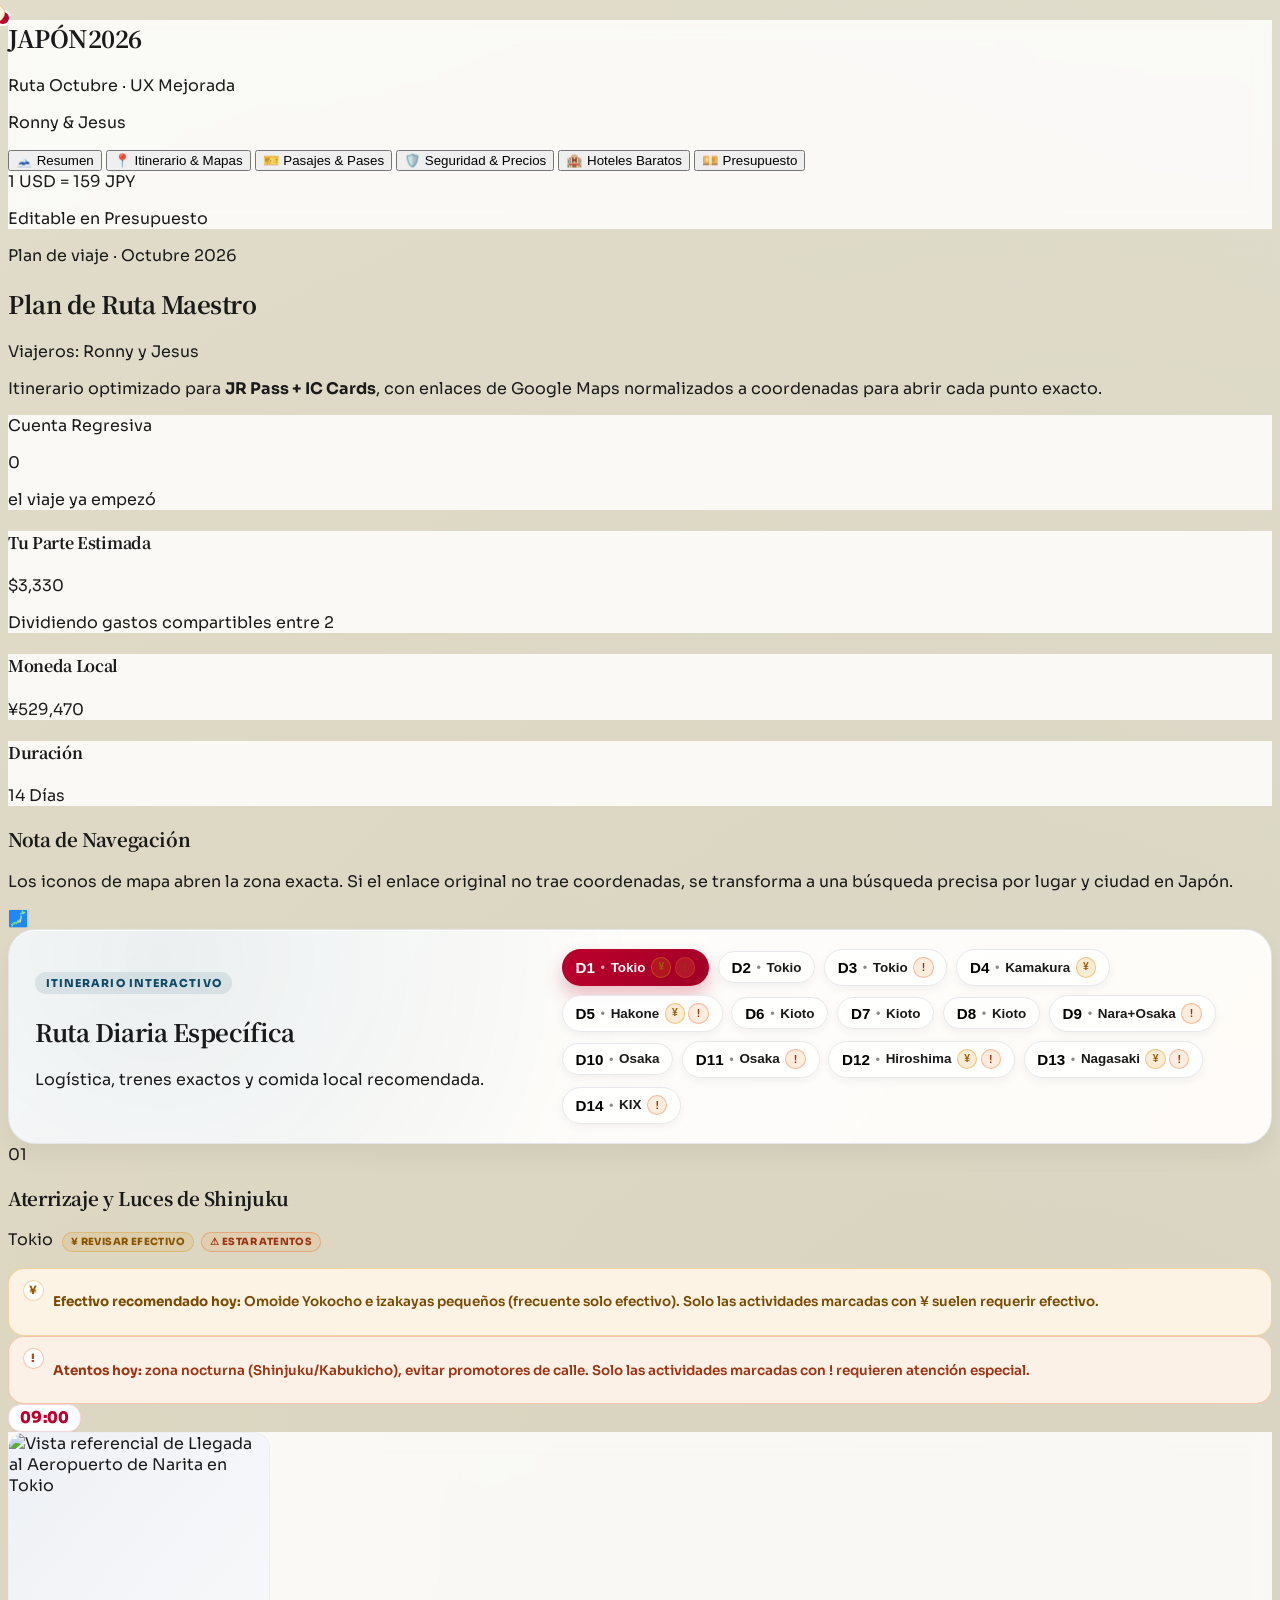
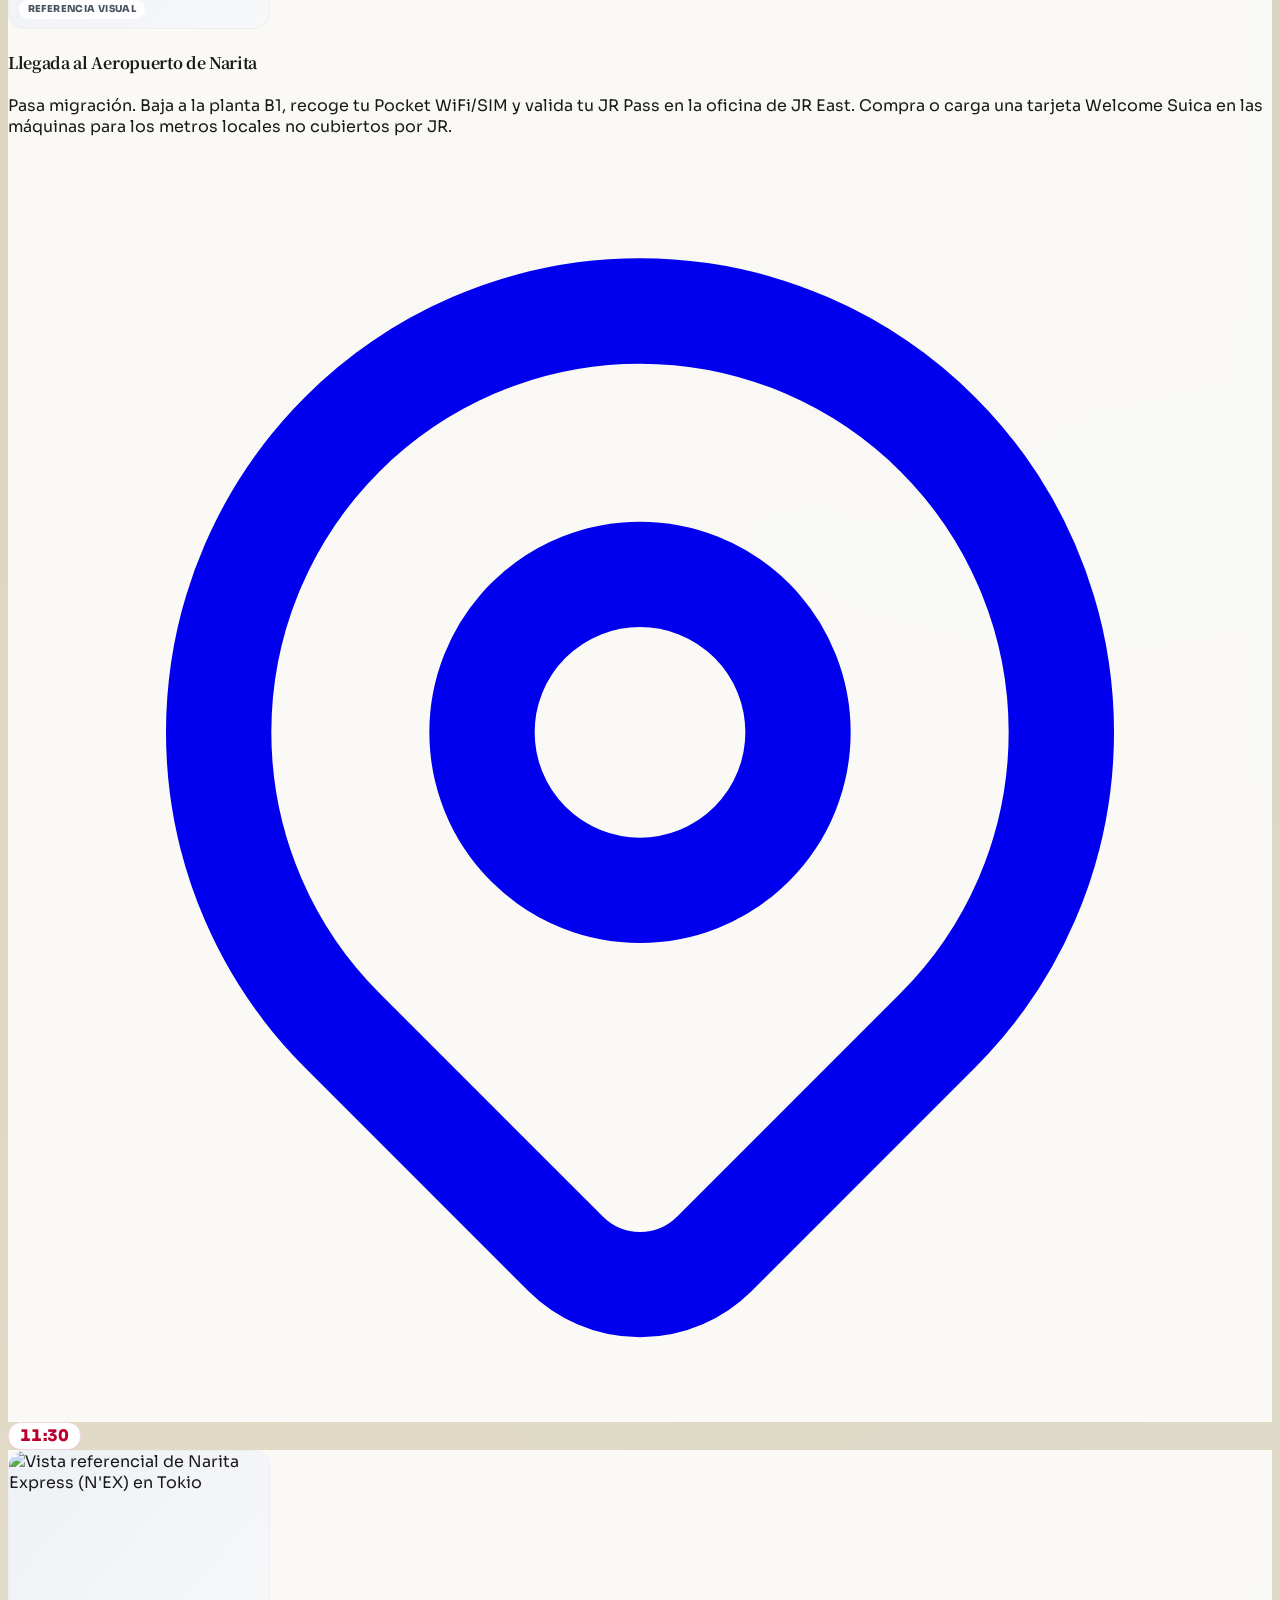
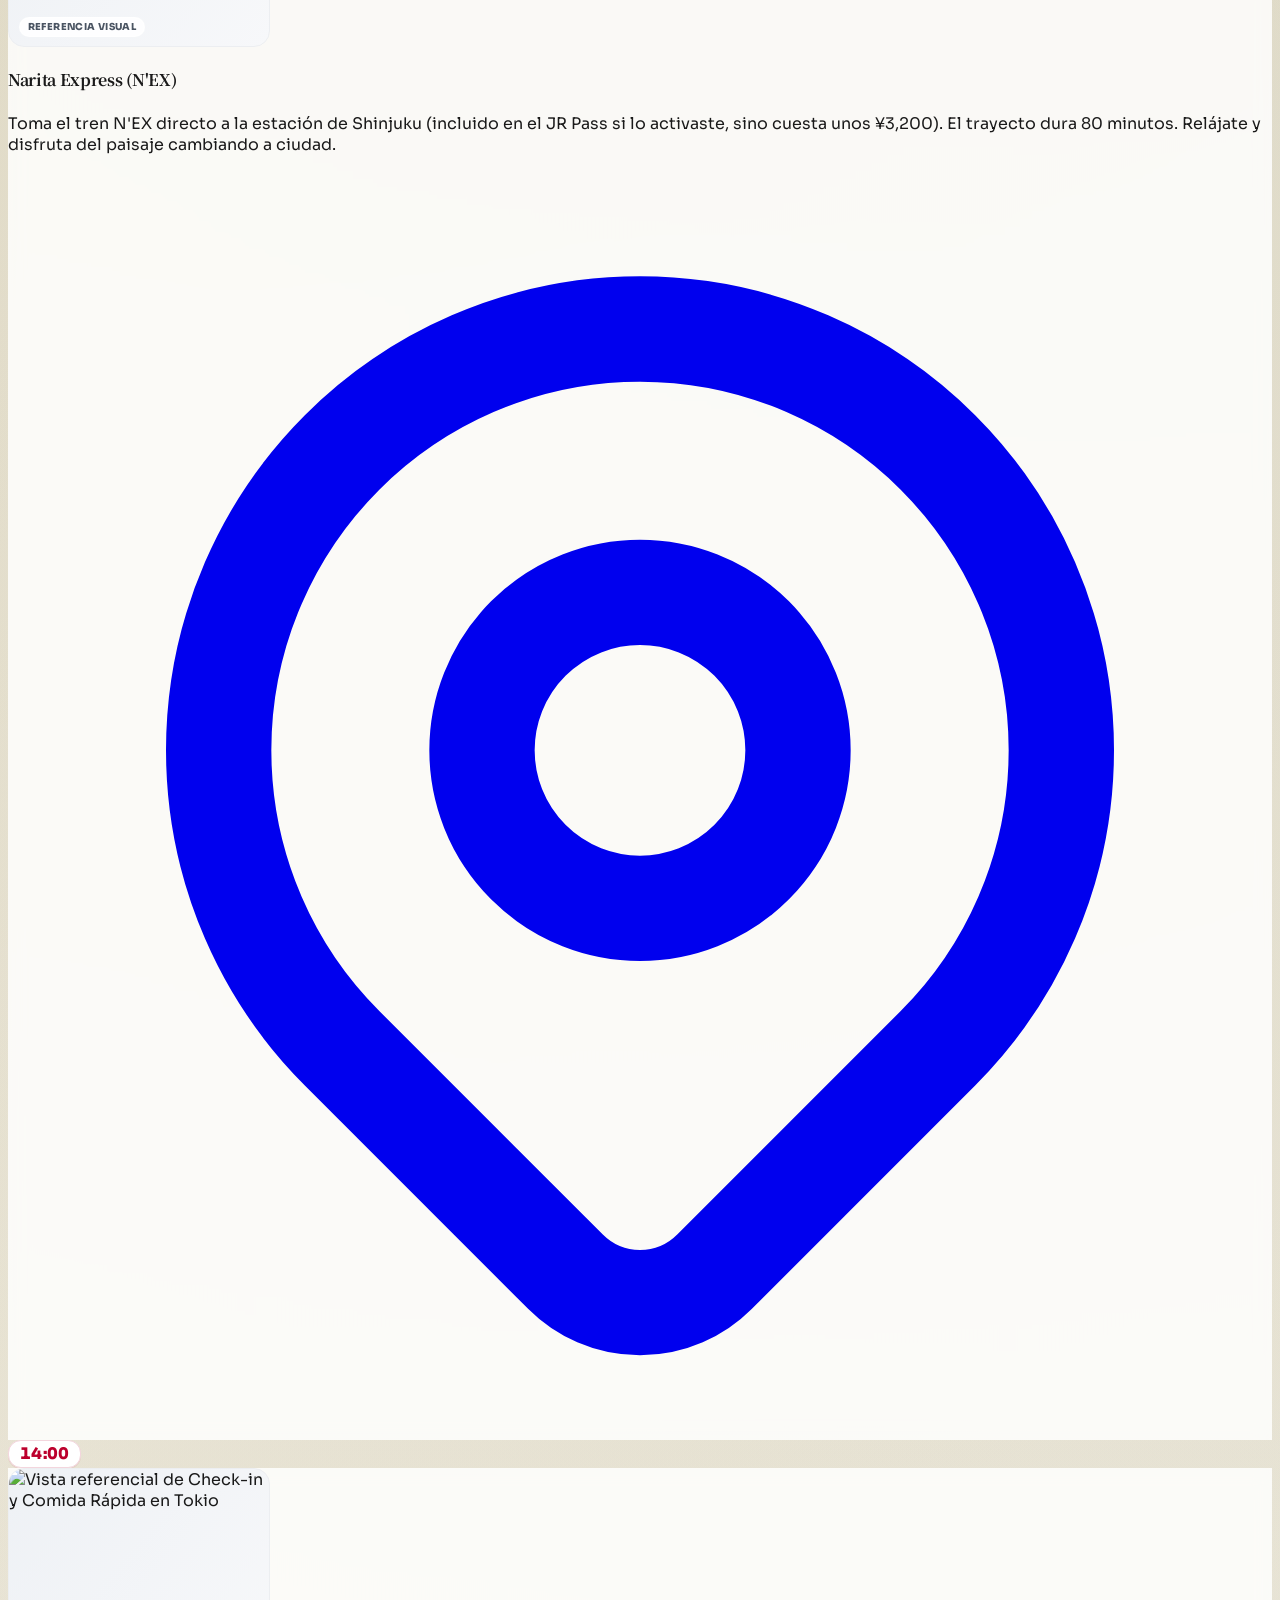
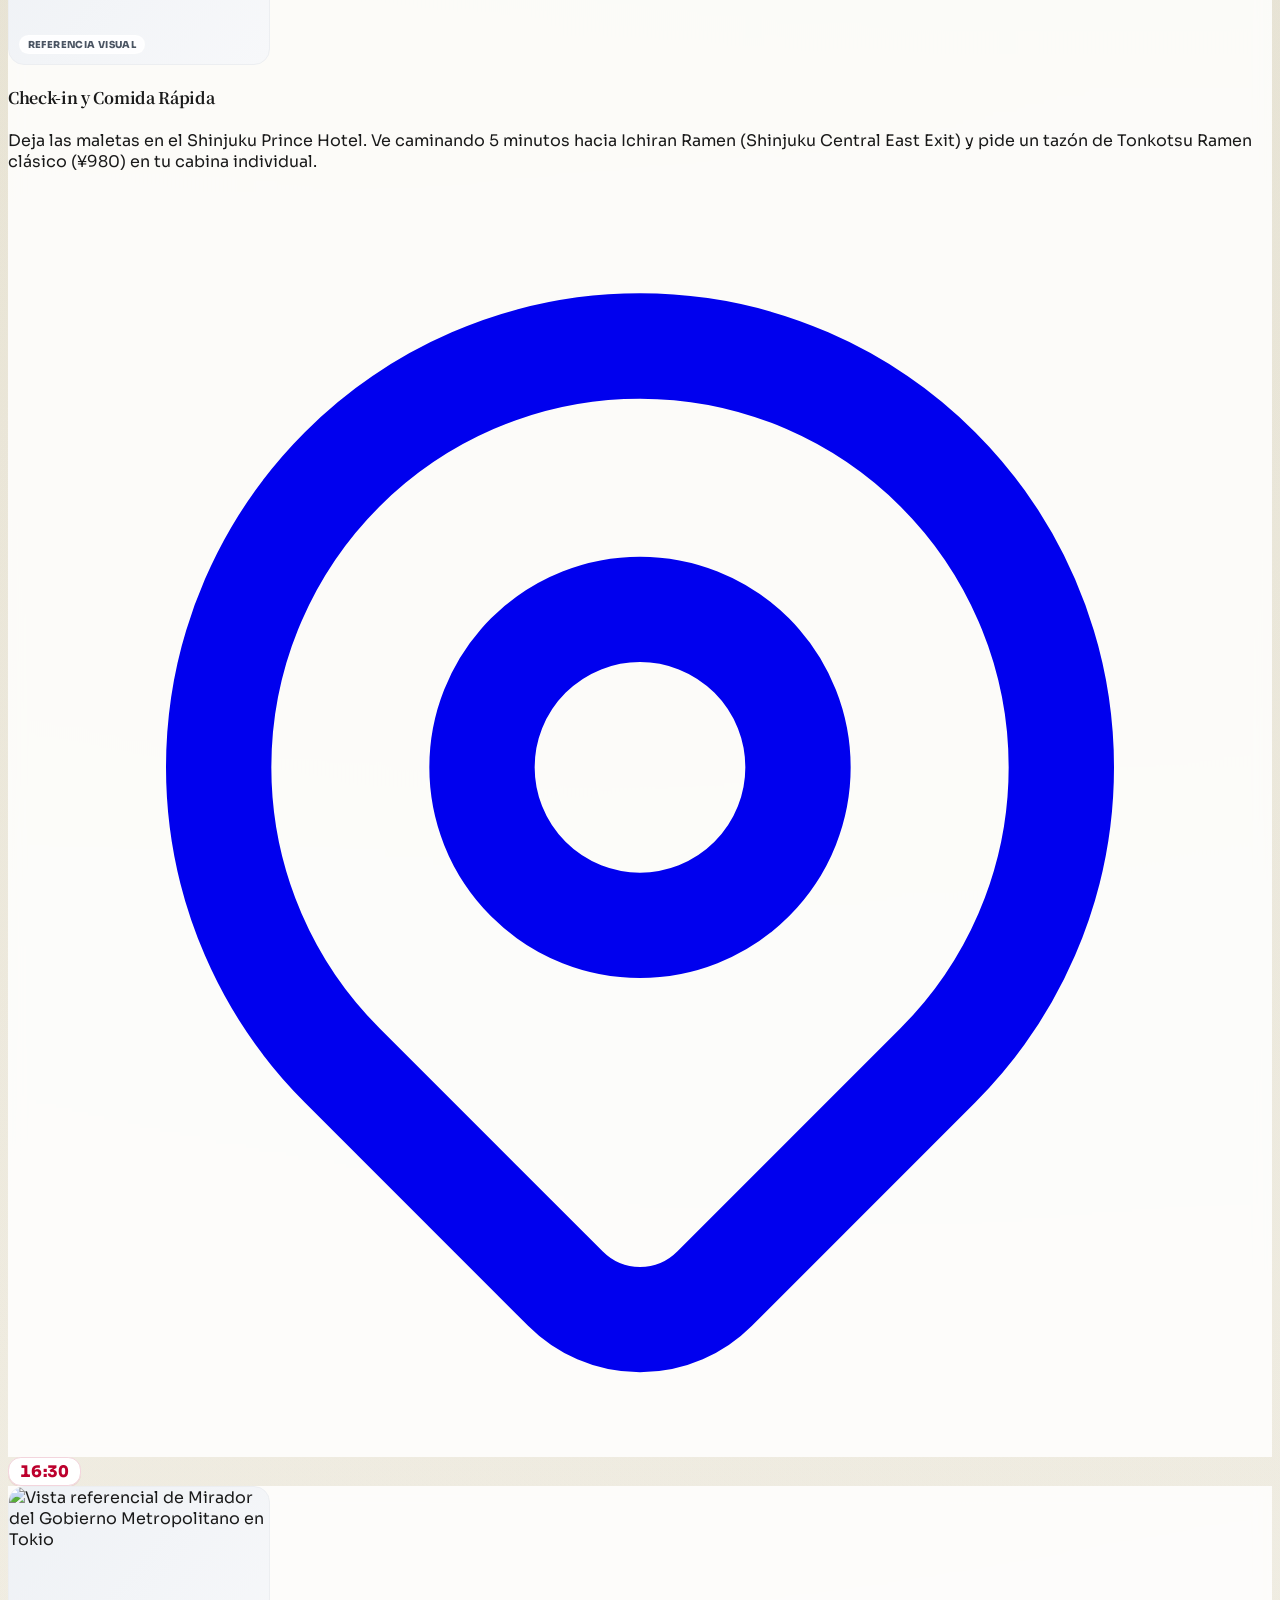
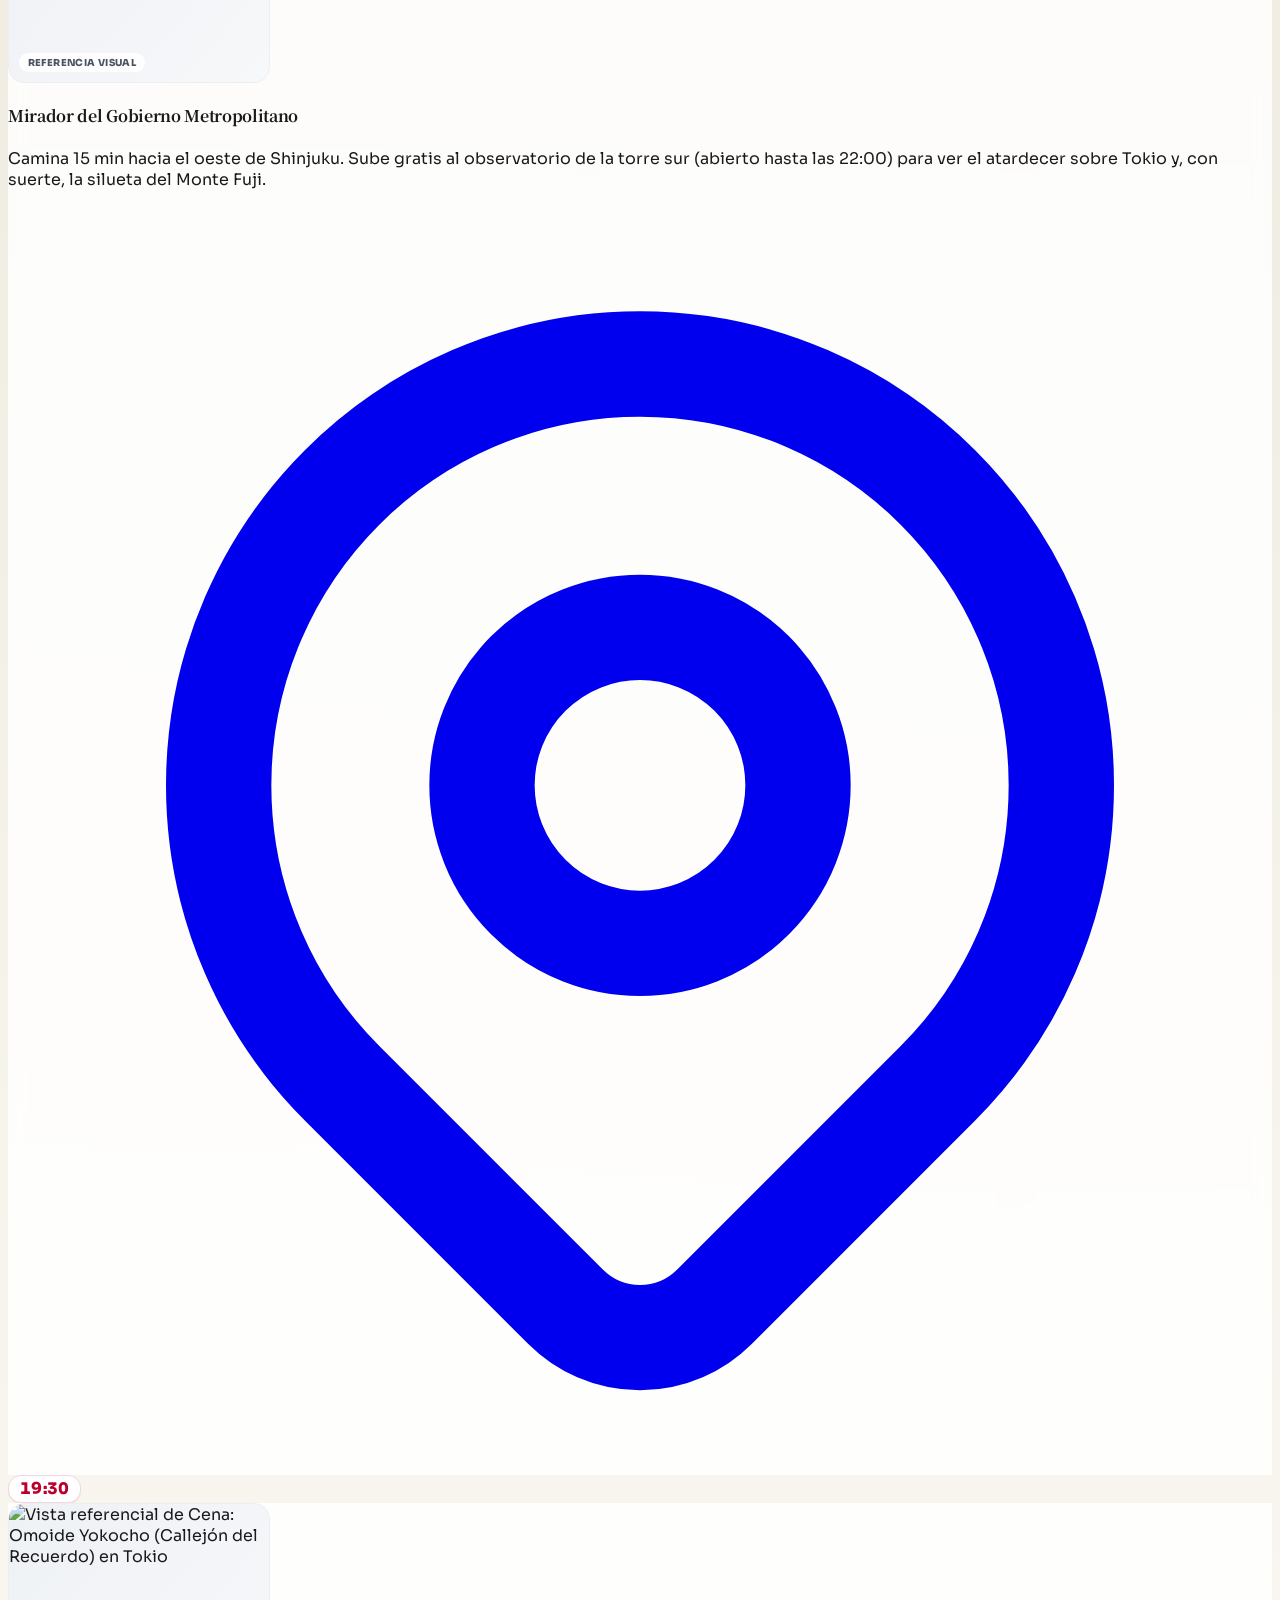
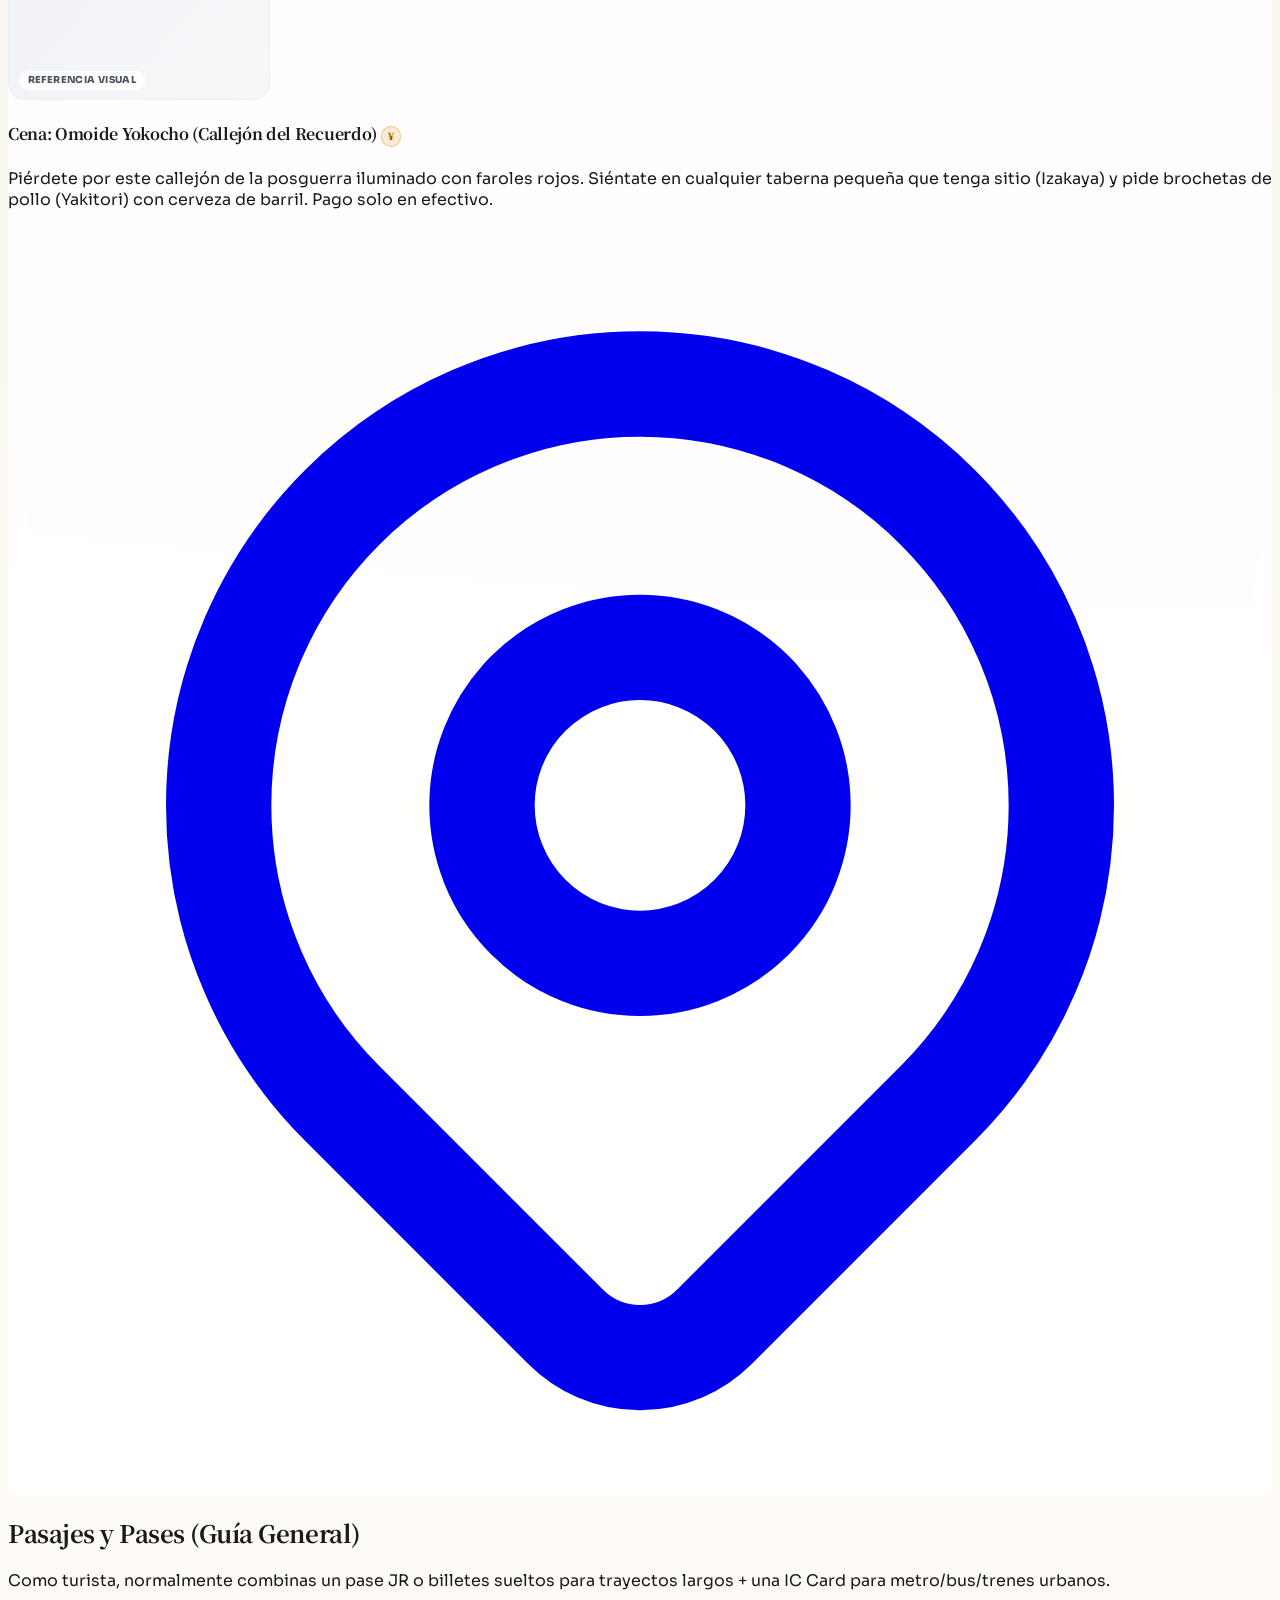
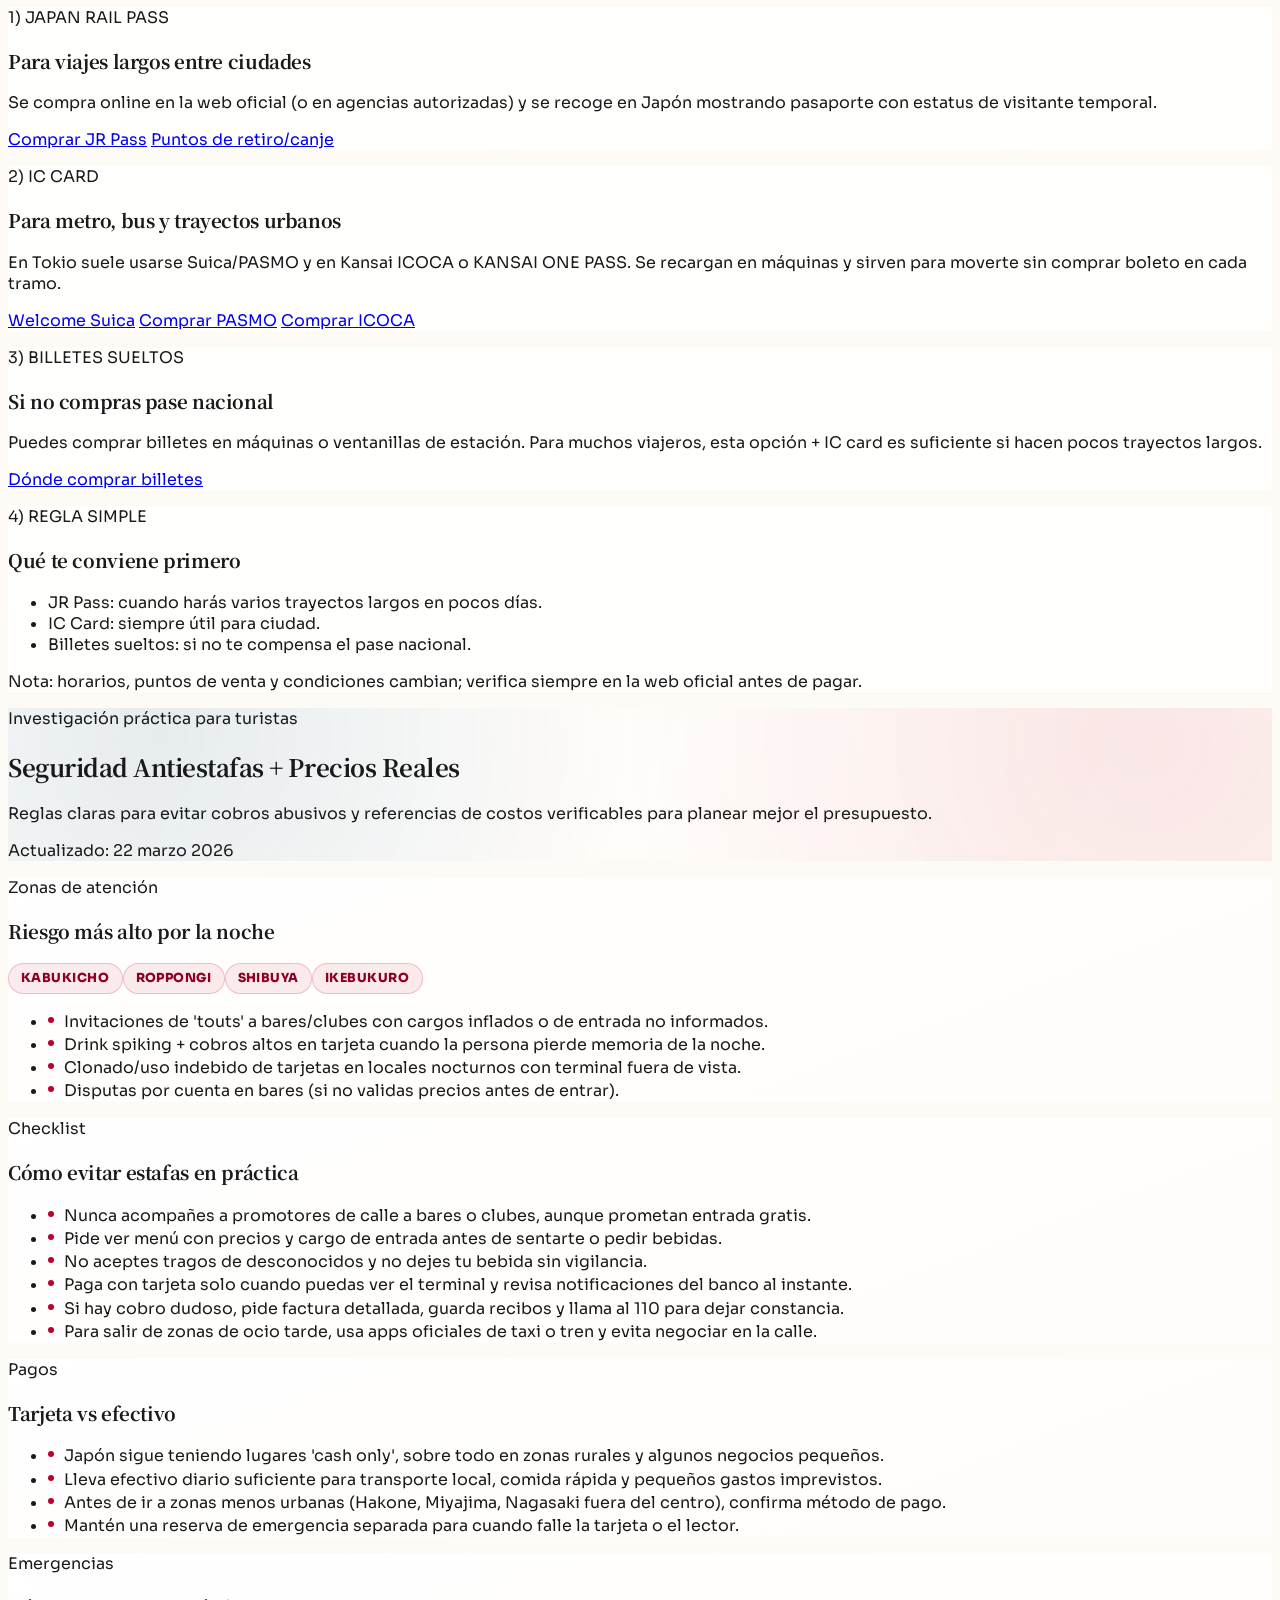
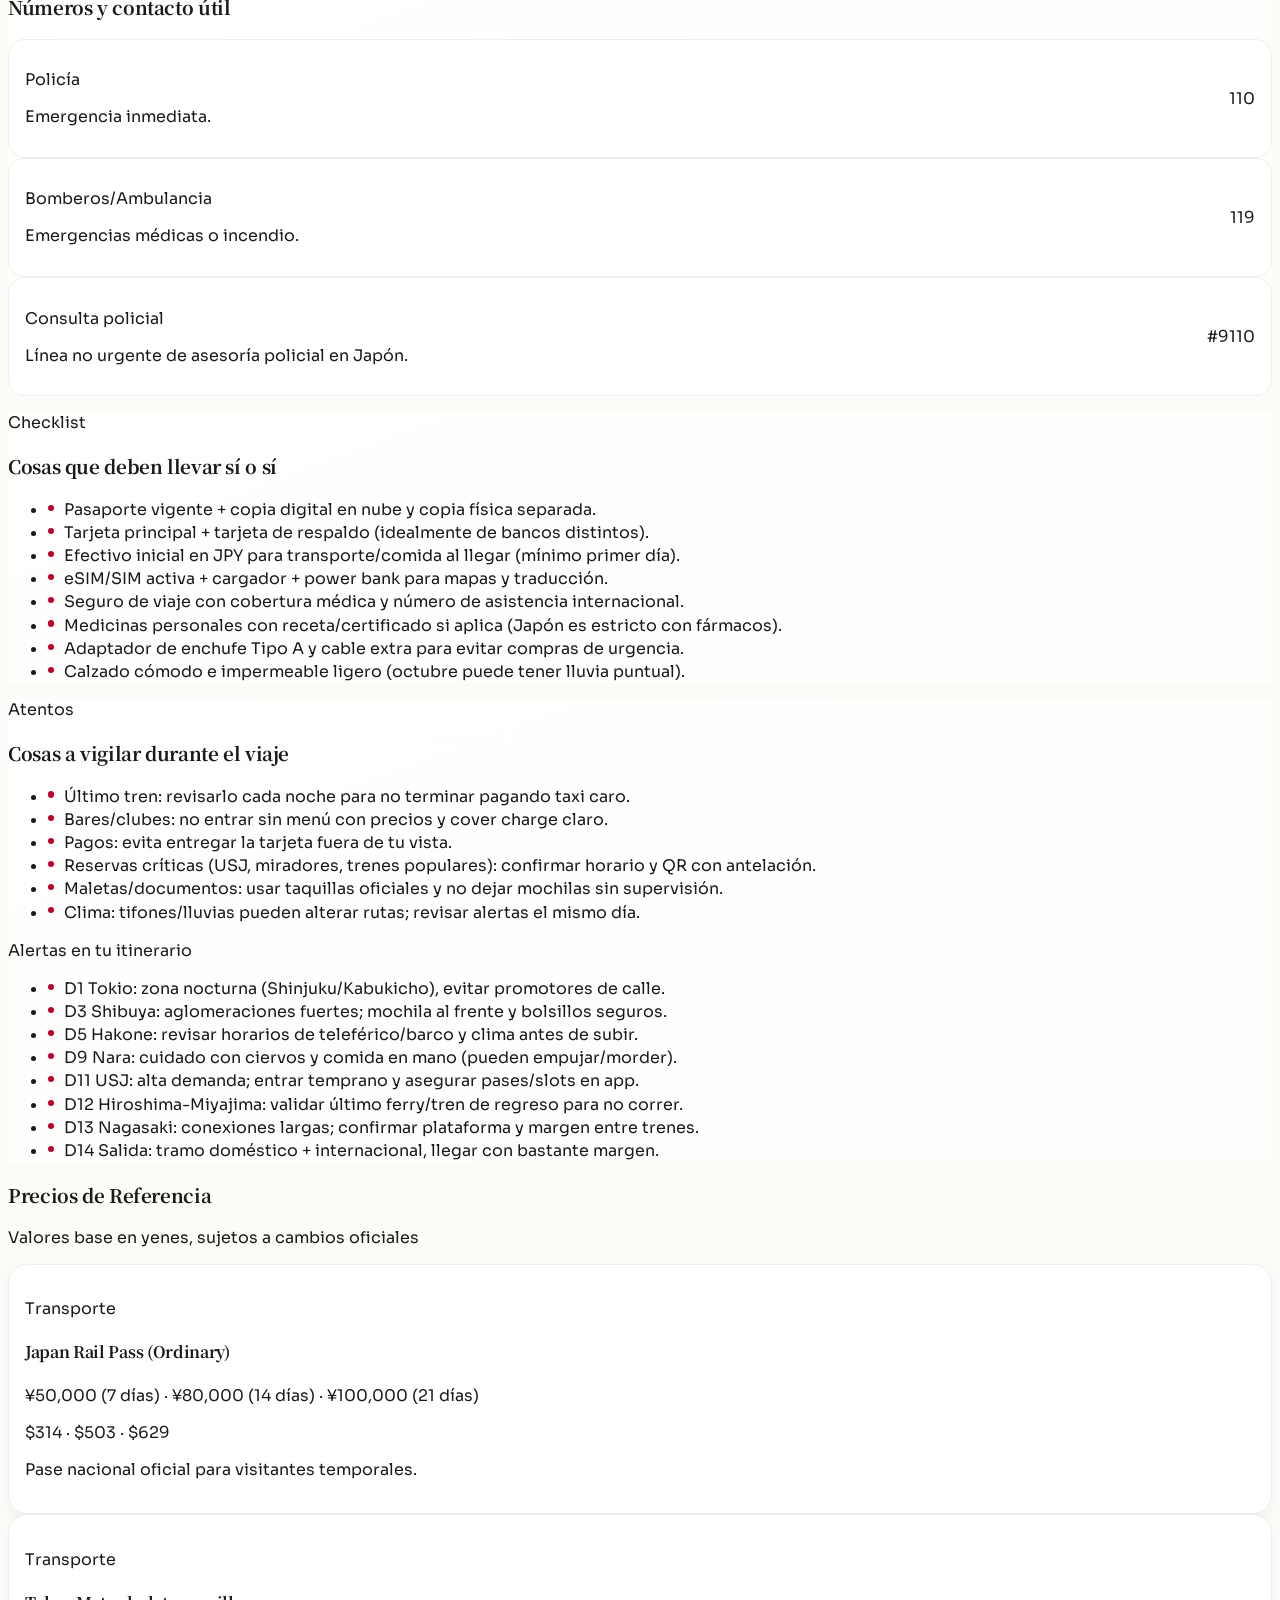
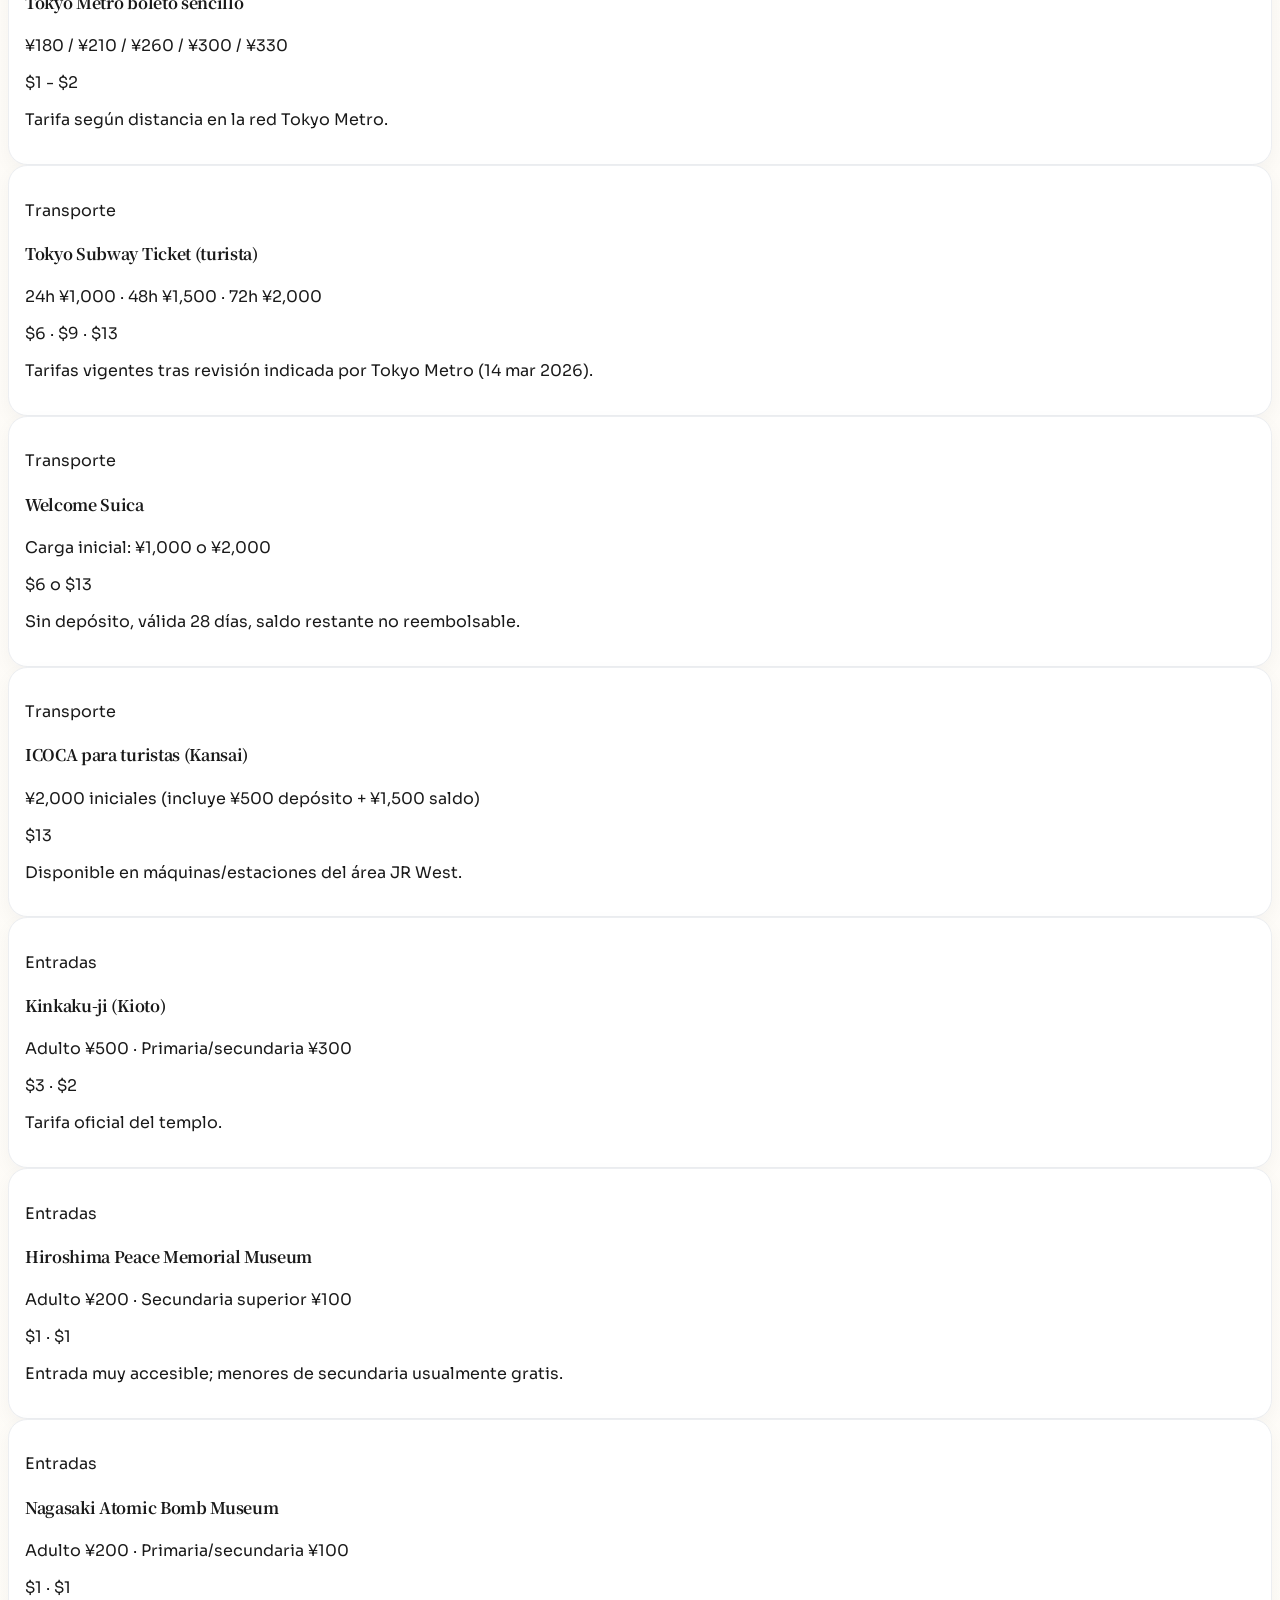
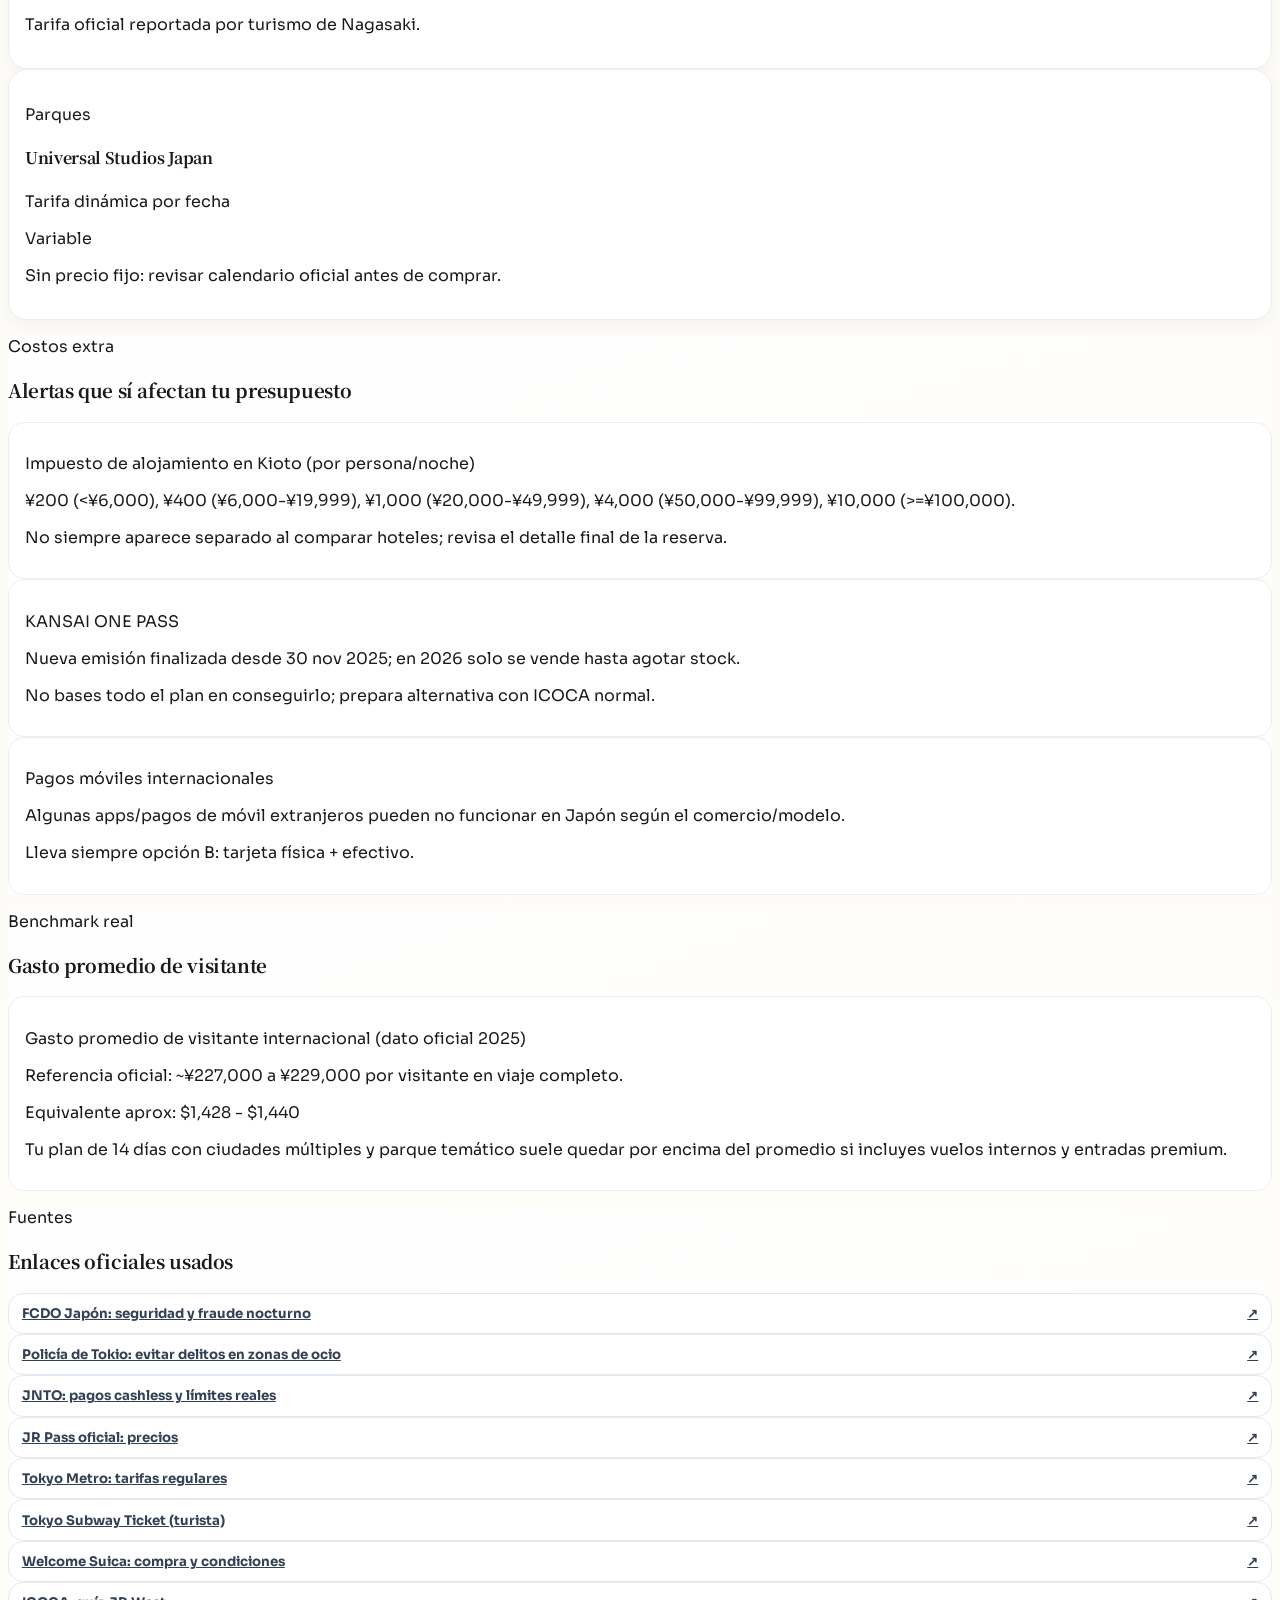
==== japon.html @ 99c1e7e4 "first commit" ====
<!doctype html>
<html lang="es">
  <head>
    <meta charset="UTF-8" />
    <meta name="viewport" content="width=device-width, initial-scale=1.0" />
    <title>Japón Octubre 2026: Itinerario con Mapas Precisos</title>
    <link rel="preconnect" href="https://fonts.googleapis.com" />
    <link rel="preconnect" href="https://fonts.gstatic.com" crossorigin />
    <link
      href="https://fonts.googleapis.com/css2?family=Noto+Serif+JP:wght@700;900&family=Sora:wght@400;600;700;800&display=swap"
      rel="stylesheet"
    />
    <script src="https://cdn.tailwindcss.com"></script>
    <script src="https://cdn.jsdelivr.net/npm/chart.js"></script>

    <script>
      tailwind.config = {
        theme: {
          extend: {
            colors: {
              "japan-red": "#BC002D",
              "japan-bg": "#FDFBF7",
              ink: "#1A1A1A",
              "google-blue": "#4285F4",
              "japan-sand": "#F6EFE3",
              "japan-gold": "#D98C00",
              "japan-wave": "#0E4A67",
            },
          },
        },
      };
    </script>

    <link rel="stylesheet" href="./styles.css" />
  </head>
  <body class="flex flex-col md:flex-row h-screen overflow-hidden">
    <!-- Sidebar Navigation -->
    <nav class="w-full md:w-72 panel-glass shadow-xl z-20 flex md:flex-col border-r border-white/70 flex-shrink-0">
      <div class="p-8 hidden md:block">
        <h1 class="text-3xl font-black text-ink tracking-tighter">JAPÓN<span class="text-japan-red">2026</span></h1>
        <p class="text-[11px] text-gray-500 mt-2 uppercase font-bold tracking-[0.2em]">Ruta Octubre · UX Mejorada</p>
        <p class="text-xs text-japan-wave font-bold mt-3">Ronny & Jesus</p>
      </div>
      <div class="flex-1 flex md:flex-col p-4 overflow-x-auto hide-scrollbar gap-2">
        <button
          onclick="switchTab('resumen')"
          id="nav-resumen"
          class="nav-btn text-left px-5 py-4 rounded-2xl bg-japan-red text-white font-bold transition-all shadow-lg whitespace-nowrap"
        >
          🗻 Resumen
        </button>
        <button
          onclick="switchTab('itinerario')"
          id="nav-itinerario"
          class="nav-btn text-left px-5 py-4 rounded-2xl text-gray-500 hover:bg-gray-50 font-bold transition-all whitespace-nowrap"
        >
          📍 Itinerario & Mapas
        </button>
        <button
          onclick="switchTab('pases')"
          id="nav-pases"
          class="nav-btn text-left px-5 py-4 rounded-2xl text-gray-500 hover:bg-gray-50 font-bold transition-all whitespace-nowrap"
        >
          🎫 Pasajes & Pases
        </button>
        <button
          onclick="switchTab('seguridad')"
          id="nav-seguridad"
          class="nav-btn text-left px-5 py-4 rounded-2xl text-gray-500 hover:bg-gray-50 font-bold transition-all whitespace-nowrap"
        >
          🛡️ Seguridad & Precios
        </button>
        <button
          onclick="switchTab('hoteles')"
          id="nav-hoteles"
          class="nav-btn text-left px-5 py-4 rounded-2xl text-gray-500 hover:bg-gray-50 font-bold transition-all whitespace-nowrap"
        >
          🏨 Hoteles Baratos
        </button>
        <button
          onclick="switchTab('presupuesto')"
          id="nav-presupuesto"
          class="nav-btn text-left px-5 py-4 rounded-2xl text-gray-500 hover:bg-gray-50 font-bold transition-all whitespace-nowrap"
        >
          💴 Presupuesto
        </button>
      </div>
      <div class="p-8 hidden md:block border-t border-gray-50">
        <div class="flex justify-between items-center text-xs font-bold text-gray-400">
          <span>1 USD</span>
          <span>=</span>
          <span id="exchange-rate-display-sidebar" class="text-japan-red">159 JPY</span>
        </div>
        <p class="text-[10px] text-gray-400 font-bold mt-2 uppercase tracking-[0.14em]">Editable en Presupuesto</p>
      </div>
    </nav>

    <!-- Main Content -->
    <main class="flex-1 overflow-y-auto p-4 md:p-12 relative">
      <!-- SECTION: RESUMEN -->
      <section id="sec-resumen" class="max-w-5xl mx-auto block animate-rise">
        <div class="flex flex-col lg:flex-row gap-8 items-start justify-between mb-10">
          <div>
            <p class="text-xs font-black tracking-[0.24em] text-japan-wave uppercase mb-3">Plan de viaje · Octubre 2026</p>
            <h2 class="text-5xl font-black text-ink mb-5 tracking-tight">Plan de Ruta Maestro</h2>
            <p class="text-sm font-bold text-japan-wave mb-3">Viajeros: Ronny y Jesus</p>
            <p class="text-xl text-gray-600 max-w-3xl leading-relaxed">
              Itinerario optimizado para <strong>JR Pass + IC Cards</strong>, con enlaces de Google Maps normalizados a
              coordenadas para abrir cada punto exacto.
            </p>
          </div>
          <aside class="panel-glass border border-white/80 rounded-[28px] p-6 shadow-lg min-w-[210px]">
            <span class="text-xs font-black tracking-[0.24em] uppercase text-gray-400 block">Cuenta Regresiva</span>
            <p id="trip-countdown-days" class="text-5xl font-black text-japan-red leading-none mt-2">0</p>
            <p id="trip-countdown-caption" class="text-sm font-bold text-gray-500 mt-2">días para despegar</p>
          </aside>
        </div>

        <div class="grid grid-cols-1 md:grid-cols-3 gap-6 mb-10">
          <div class="panel-glass p-8 rounded-3xl shadow-sm border border-white/80">
            <h4 class="text-xs font-bold text-gray-400 uppercase tracking-widest mb-2">Tu Parte Estimada</h4>
            <p class="text-3xl font-black text-japan-red" id="summary-total-usd">$0</p>
            <p class="text-[11px] text-gray-500 font-bold mt-2">Dividiendo gastos compartibles entre 2</p>
          </div>
          <div class="panel-glass p-8 rounded-3xl shadow-sm border border-white/80">
            <h4 class="text-xs font-bold text-gray-400 uppercase tracking-widest mb-2">Moneda Local</h4>
            <p class="text-3xl font-black text-ink" id="summary-total-jpy">¥0</p>
          </div>
          <div class="panel-glass p-8 rounded-3xl shadow-sm border border-white/80">
            <h4 class="text-xs font-bold text-gray-400 uppercase tracking-widest mb-2">Duración</h4>
            <p class="text-3xl font-black text-ink">14 Días</p>
          </div>
        </div>

        <div class="mb-2">
          <div class="bg-ink p-10 rounded-[40px] text-white flex flex-col md:flex-row items-center gap-8 shadow-2xl">
            <div class="flex-1 text-center md:text-left">
              <h3 class="text-3xl font-bold mb-4">Nota de Navegación</h3>
              <p class="opacity-80 text-lg">
                Los iconos de mapa abren la zona exacta. Si el enlace original no trae coordenadas, se transforma a una
                búsqueda precisa por lugar y ciudad en Japón.
              </p>
            </div>
            <div class="text-6xl">🗾</div>
          </div>
        </div>
      </section>

      <!-- SECTION: ITINERARIO -->
      <section id="sec-itinerario" class="max-w-5xl mx-auto hidden pb-20">
        <div class="mb-8">
          <div class="itinerary-hero-shell">
            <div class="itinerary-copy">
              <span class="itinerary-tag">Itinerario Interactivo</span>
              <h2 class="text-3xl md:text-4xl font-black text-ink mt-3 mb-3">Ruta Diaria Específica</h2>
              <p class="text-gray-500 text-base md:text-lg">Logística, trenes exactos y comida local recomendada.</p>
            </div>
            <div class="w-full">
              <div id="day-selector" class="day-selector">
                <!-- JS Injected -->
              </div>
            </div>
          </div>
        </div>

        <div class="bg-white rounded-[40px] shadow-sm border border-gray-100 p-6 md:p-12">
          <div class="flex items-center gap-4 mb-12">
            <span
              id="daily-day-label"
              class="bg-japan-red text-white w-16 h-16 rounded-2xl flex items-center justify-center font-black text-3xl shadow-lg shadow-red-200"
              >01</span
            >
            <div>
              <h3 id="daily-title" class="text-2xl md:text-3xl font-black text-ink leading-tight">Carga Inicial...</h3>
              <p id="daily-city" class="text-gray-400 font-bold mt-1 uppercase tracking-widest text-xs">Tokio</p>
            </div>
          </div>

          <div id="timeline-container" class="relative border-l-2 border-gray-100 ml-4 pl-8 md:pl-10 space-y-10">
            <!-- JS Injected -->
          </div>
        </div>
      </section>

      <!-- SECTION: PASAJES Y PASES -->
      <section id="sec-pases" class="max-w-5xl mx-auto hidden">
        <h2 class="text-4xl font-black text-ink mb-4">Pasajes y Pases (Guía General)</h2>
        <p class="text-gray-600 mb-8">
          Como turista, normalmente combinas un pase JR o billetes sueltos para trayectos largos + una IC Card para
          metro/bus/trenes urbanos.
        </p>

        <div class="grid md:grid-cols-2 gap-6">
          <article class="panel-glass rounded-3xl p-7 border border-white/80 shadow-sm">
            <p class="text-xs font-black uppercase tracking-[0.2em] text-japan-wave mb-2">1) JAPAN RAIL PASS</p>
            <h3 class="text-2xl font-black text-ink mb-3">Para viajes largos entre ciudades</h3>
            <p class="text-gray-600 leading-relaxed mb-4">
              Se compra online en la web oficial (o en agencias autorizadas) y se recoge en Japón mostrando pasaporte
              con estatus de visitante temporal.
            </p>
            <div class="flex flex-wrap gap-3">
              <a
                href="https://japanrailpass.net/en/purchase/online/"
                target="_blank"
                rel="noopener noreferrer"
                class="bg-japan-wave text-white px-4 py-2 rounded-xl text-sm font-bold hover:bg-japan-red transition-colors"
                >Comprar JR Pass</a
              >
              <a
                href="https://japanrailpass.net/en/exchange/"
                target="_blank"
                rel="noopener noreferrer"
                class="bg-white text-ink px-4 py-2 rounded-xl text-sm font-bold border border-gray-200 hover:border-japan-red transition-colors"
                >Puntos de retiro/canje</a
              >
            </div>
          </article>

          <article class="panel-glass rounded-3xl p-7 border border-white/80 shadow-sm">
            <p class="text-xs font-black uppercase tracking-[0.2em] text-japan-wave mb-2">2) IC CARD</p>
            <h3 class="text-2xl font-black text-ink mb-3">Para metro, bus y trayectos urbanos</h3>
            <p class="text-gray-600 leading-relaxed mb-4">
              En Tokio suele usarse Suica/PASMO y en Kansai ICOCA o KANSAI ONE PASS. Se recargan en máquinas y sirven
              para moverte sin comprar boleto en cada tramo.
            </p>
            <div class="flex flex-wrap gap-3">
              <a
                href="https://www.jreast.co.jp/multi/en/welcomesuica/purchase.html"
                target="_blank"
                rel="noopener noreferrer"
                class="bg-japan-wave text-white px-4 py-2 rounded-xl text-sm font-bold hover:bg-japan-red transition-colors"
                >Welcome Suica</a
              >
              <a
                href="https://www.pasmo.co.jp/visitors/en/issue/"
                target="_blank"
                rel="noopener noreferrer"
                class="bg-white text-ink px-4 py-2 rounded-xl text-sm font-bold border border-gray-200 hover:border-japan-red transition-colors"
                >Comprar PASMO</a
              >
              <a
                href="https://www.westjr.co.jp/global/en/howto/guide/movie03.html"
                target="_blank"
                rel="noopener noreferrer"
                class="bg-white text-ink px-4 py-2 rounded-xl text-sm font-bold border border-gray-200 hover:border-japan-red transition-colors"
                >Comprar ICOCA</a
              >
            </div>
          </article>

          <article class="panel-glass rounded-3xl p-7 border border-white/80 shadow-sm">
            <p class="text-xs font-black uppercase tracking-[0.2em] text-japan-wave mb-2">3) BILLETES SUELTOS</p>
            <h3 class="text-2xl font-black text-ink mb-3">Si no compras pase nacional</h3>
            <p class="text-gray-600 leading-relaxed mb-4">
              Puedes comprar billetes en máquinas o ventanillas de estación. Para muchos viajeros, esta opción + IC
              card es suficiente si hacen pocos trayectos largos.
            </p>
            <a
              href="https://faq-support.westjr.co.jp/hc/en-us/articles/8880546798607-Where-can-I-buy-tickets"
              target="_blank"
              rel="noopener noreferrer"
              class="inline-flex bg-japan-wave text-white px-4 py-2 rounded-xl text-sm font-bold hover:bg-japan-red transition-colors"
              >Dónde comprar billetes</a
            >
          </article>

          <article class="panel-glass rounded-3xl p-7 border border-white/80 shadow-sm">
            <p class="text-xs font-black uppercase tracking-[0.2em] text-japan-wave mb-2">4) REGLA SIMPLE</p>
            <h3 class="text-2xl font-black text-ink mb-3">Qué te conviene primero</h3>
            <ul class="space-y-2 text-gray-600 font-medium">
              <li>JR Pass: cuando harás varios trayectos largos en pocos días.</li>
              <li>IC Card: siempre útil para ciudad.</li>
              <li>Billetes sueltos: si no te compensa el pase nacional.</li>
            </ul>
            <p class="text-xs text-gray-400 mt-4">
              Nota: horarios, puntos de venta y condiciones cambian; verifica siempre en la web oficial antes de pagar.
            </p>
          </article>
        </div>
      </section>

      <!-- SECTION: SEGURIDAD Y PRECIOS -->
      <section id="sec-seguridad" class="max-w-5xl mx-auto hidden pb-20">
        <div class="safety-hero panel-glass rounded-[36px] p-7 md:p-10 border border-white/80 shadow-sm mb-8">
          <div class="flex flex-col md:flex-row md:items-end md:justify-between gap-4">
            <div>
              <p class="text-xs font-black uppercase tracking-[0.2em] text-japan-wave mb-2">Investigación práctica para turistas</p>
              <h2 class="text-4xl font-black text-ink mb-3">Seguridad Antiestafas + Precios Reales</h2>
              <p class="text-gray-600 max-w-3xl">
                Reglas claras para evitar cobros abusivos y referencias de costos verificables para planear mejor el presupuesto.
              </p>
            </div>
            <p id="safety-updated" class="text-xs font-black uppercase tracking-[0.14em] text-gray-400">Actualizado: --</p>
          </div>
        </div>

        <div class="grid lg:grid-cols-2 gap-6 mb-8">
          <article class="safety-card rounded-3xl p-6 border border-gray-100 bg-white shadow-sm">
            <p class="text-xs font-black uppercase tracking-[0.2em] text-japan-wave mb-2">Zonas de atención</p>
            <h3 class="text-2xl font-black text-ink mb-4">Riesgo más alto por la noche</h3>
            <div id="safety-risk-zones" class="flex flex-wrap gap-2 mb-4"></div>
            <ul id="safety-common-scams" class="space-y-2 text-sm text-gray-600"></ul>
          </article>
          <article class="safety-card rounded-3xl p-6 border border-gray-100 bg-white shadow-sm">
            <p class="text-xs font-black uppercase tracking-[0.2em] text-japan-wave mb-2">Checklist</p>
            <h3 class="text-2xl font-black text-ink mb-4">Cómo evitar estafas en práctica</h3>
            <ul id="safety-tips-list" class="space-y-2 text-sm text-gray-600"></ul>
          </article>
        </div>

        <div class="grid lg:grid-cols-2 gap-6 mb-8">
          <article class="safety-card rounded-3xl p-6 border border-gray-100 bg-white shadow-sm">
            <p class="text-xs font-black uppercase tracking-[0.2em] text-japan-wave mb-2">Pagos</p>
            <h3 class="text-2xl font-black text-ink mb-4">Tarjeta vs efectivo</h3>
            <ul id="money-safety-list" class="space-y-2 text-sm text-gray-600"></ul>
          </article>
          <article class="safety-card rounded-3xl p-6 border border-gray-100 bg-white shadow-sm">
            <p class="text-xs font-black uppercase tracking-[0.2em] text-japan-wave mb-2">Emergencias</p>
            <h3 class="text-2xl font-black text-ink mb-4">Números y contacto útil</h3>
            <div id="emergency-contacts" class="space-y-3"></div>
          </article>
        </div>

        <div class="grid lg:grid-cols-2 gap-6 mb-8">
          <article class="safety-card rounded-3xl p-6 border border-gray-100 bg-white shadow-sm">
            <p class="text-xs font-black uppercase tracking-[0.2em] text-japan-wave mb-2">Checklist</p>
            <h3 class="text-2xl font-black text-ink mb-4">Cosas que deben llevar sí o sí</h3>
            <ul id="must-pack-list" class="space-y-2 text-sm text-gray-600"></ul>
          </article>
          <article class="safety-card rounded-3xl p-6 border border-gray-100 bg-white shadow-sm">
            <p class="text-xs font-black uppercase tracking-[0.2em] text-japan-wave mb-2">Atentos</p>
            <h3 class="text-2xl font-black text-ink mb-4">Cosas a vigilar durante el viaje</h3>
            <ul id="watchout-list" class="space-y-2 text-sm text-gray-600 mb-4"></ul>
            <p class="text-xs font-black uppercase tracking-[0.16em] text-gray-400 mb-2">Alertas en tu itinerario</p>
            <ul id="itinerary-attention-list" class="space-y-2 text-sm text-gray-600"></ul>
          </article>
        </div>

        <div class="mb-8">
          <div class="flex flex-col md:flex-row md:items-end md:justify-between gap-3 mb-4">
            <h3 class="text-3xl font-black text-ink">Precios de Referencia</h3>
            <p class="text-xs font-bold uppercase tracking-[0.14em] text-gray-400">
              Valores base en yenes, sujetos a cambios oficiales
            </p>
          </div>
          <div id="price-reference-grid" class="grid md:grid-cols-2 gap-5"></div>
        </div>

        <div class="grid lg:grid-cols-2 gap-6 mb-8">
          <article class="safety-card rounded-3xl p-6 border border-gray-100 bg-white shadow-sm">
            <p class="text-xs font-black uppercase tracking-[0.2em] text-japan-wave mb-2">Costos extra</p>
            <h3 class="text-2xl font-black text-ink mb-4">Alertas que sí afectan tu presupuesto</h3>
            <div id="extra-cost-alerts" class="space-y-3"></div>
          </article>
          <article class="safety-card rounded-3xl p-6 border border-gray-100 bg-white shadow-sm">
            <p class="text-xs font-black uppercase tracking-[0.2em] text-japan-wave mb-2">Benchmark real</p>
            <h3 class="text-2xl font-black text-ink mb-4">Gasto promedio de visitante</h3>
            <div id="spend-benchmark"></div>
          </article>
        </div>

        <article class="safety-card rounded-3xl p-6 border border-gray-100 bg-white shadow-sm">
          <p class="text-xs font-black uppercase tracking-[0.2em] text-japan-wave mb-2">Fuentes</p>
          <h3 class="text-2xl font-black text-ink mb-4">Enlaces oficiales usados</h3>
          <div id="safety-sources" class="grid md:grid-cols-2 gap-2"></div>
        </article>
      </section>

      <!-- SECTION: HOTELES -->
      <section id="sec-hoteles" class="max-w-5xl mx-auto hidden">
        <div class="flex flex-col md:flex-row md:items-end justify-between gap-6 mb-8">
          <div>
            <h2 class="text-4xl font-black text-ink">Hoteles Más Baratos (tope $100)</h2>
            <p class="text-gray-500 mt-2">Opciones reales por zona, incluyendo Universal Studios.</p>
          </div>
          <a
            href="https://www.google.com/maps/search/?api=1&query=Hotels+near+Universal+Studios+Japan+Osaka"
            target="_blank"
            rel="noopener noreferrer"
            class="text-sm font-bold bg-japan-wave text-white px-4 py-2 rounded-xl hover:bg-japan-red transition-colors w-fit"
            >Ver hoteles en zona USJ</a
          >
        </div>
        <div class="panel-glass border border-white/80 rounded-3xl p-5 mb-8 grid sm:grid-cols-2 gap-5">
          <label class="block">
            <span class="text-xs font-black text-gray-400 uppercase tracking-[0.2em]">Ciudad</span>
            <select id="hotel-city-filter" class="mt-2 w-full border border-gray-200 rounded-xl px-3 py-3 bg-white">
              <option value="Todas">Todas</option>
            </select>
          </label>
          <label class="block">
            <span class="text-xs font-black text-gray-400 uppercase tracking-[0.2em]"
              >Máximo por noche: <span id="hotel-max-price-label" class="text-japan-red">$100</span></span
            >
            <input
              id="hotel-max-price"
              type="range"
              min="60"
              max="100"
              step="5"
              value="100"
              class="mt-4 w-full accent-[#BC002D]"
            />
          </label>
        </div>
        <div id="hotel-grid" class="grid grid-cols-1 md:grid-cols-2 gap-8">
          <!-- JS Injected -->
        </div>
      </section>

      <!-- SECTION: PRESUPUESTO -->
      <section id="sec-presupuesto" class="max-w-5xl mx-auto hidden">
        <h2 class="text-4xl font-black text-ink mb-4">Finanzas del Viaje</h2>
        <p class="text-gray-500 mb-8">Modo 2 viajeros: aquí ves total del viaje y tu parte por persona.</p>

        <div class="panel-glass border border-white/80 rounded-3xl p-5 md:p-6 mb-8">
          <div class="flex flex-col md:flex-row md:items-end md:justify-between gap-5">
            <div>
              <p class="text-xs font-black uppercase tracking-[0.2em] text-japan-wave mb-2">Tipo de cambio (editable)</p>
              <p class="text-2xl font-black text-ink">1 USD = <span id="exchange-rate-display-main" class="text-japan-red">159</span> JPY</p>
              <p class="text-xs text-gray-500 mt-1">Cambia este valor y todo el presupuesto se recalcula automáticamente.</p>
            </div>
            <div class="flex items-end gap-2">
              <label class="block">
                <span class="text-[11px] font-black text-gray-400 uppercase tracking-[0.16em]">USD a JPY</span>
                <input
                  id="exchange-rate-input"
                  type="number"
                  min="100"
                  max="250"
                  step="1"
                  value="159"
                  class="mt-2 w-28 border border-gray-200 rounded-xl px-3 py-2 bg-white font-black text-ink"
                />
              </label>
              <button
                id="exchange-rate-reset"
                type="button"
                class="h-[42px] px-4 rounded-xl border border-gray-200 bg-white text-gray-600 text-sm font-black hover:border-japan-red hover:text-japan-red transition-colors"
              >
                Reset
              </button>
            </div>
          </div>
        </div>
        <div class="grid lg:grid-cols-3 gap-8">
          <div class="lg:col-span-1 bg-white p-8 rounded-[40px] shadow-sm border border-gray-100">
            <h3 class="font-bold mb-8 text-center text-gray-400">Distribución</h3>
            <div class="h-64">
              <canvas id="budgetChart"></canvas>
            </div>
          </div>
          <div class="lg:col-span-2 bg-white p-10 rounded-[40px] shadow-sm border border-gray-100">
            <div id="budget-rows" class="space-y-6">
              <!-- JS Injected -->
            </div>
            <div class="mt-12 pt-8 border-t-2 border-dashed border-gray-100 flex justify-between items-end">
              <div>
                <span class="text-xs font-bold text-gray-400 uppercase tracking-widest">Total Viaje (2 Personas)</span>
                <div class="text-4xl md:text-5xl font-black text-japan-red mt-1" id="total-jpy">¥0</div>
              </div>
              <div class="text-right">
                <span class="text-2xl font-black text-ink" id="total-usd">$0</span>
                <span class="block text-[10px] text-gray-400 font-bold">Tu Parte (Dividido)</span>
              </div>
            </div>

            <div id="cash-plan-card" class="mt-8 panel-glass rounded-3xl border border-white/80 p-6 md:p-7">
              <!-- JS Injected -->
            </div>
          </div>
        </div>
      </section>
    </main>

    <script src="./data.js"></script>
    <script src="./app.js"></script>
  </body>
</html>
---- styles.css ----
:root {
  --paper: #fffdf8;
  --ink: #1a1a1a;
}
body {
  background:
    radial-gradient(circle at 15% 10%, rgba(217, 140, 0, 0.14), transparent 36%),
    radial-gradient(circle at 85% 8%, rgba(14, 74, 103, 0.16), transparent 40%),
    linear-gradient(180deg, #fffaf0 0%, #fdfbf7 60%, #fffdf8 100%);
  color: var(--ink);
  font-family: "Sora", "Avenir Next", "Segoe UI", sans-serif;
}
h1,
h2,
h3,
h4 {
  font-family: "Noto Serif JP", Georgia, serif;
  letter-spacing: -0.02em;
}
.hide-scrollbar::-webkit-scrollbar {
  display: none;
}
.hide-scrollbar {
  -ms-overflow-style: none;
  scrollbar-width: none;
}

.timeline-item::before {
  content: "";
  position: absolute;
  left: -5px;
  top: 10px;
  width: 12px;
  height: 12px;
  border-radius: 50%;
  background-color: #bc002d;
  border: 2px solid #fff8f9;
  z-index: 10;
}
.time-badge {
  display: inline-flex;
  align-items: center;
  justify-content: center;
  align-self: flex-start;
  width: fit-content;
  min-width: 0;
  padding: 0.32rem 0.7rem;
  border-radius: 0.8rem;
  background: #ffffff;
  border: 1px solid #f3d5dd;
  box-shadow: 0 1px 0 rgba(188, 0, 45, 0.08);
  color: #bc002d;
  font-weight: 800;
  font-variant-numeric: tabular-nums;
  letter-spacing: 0.01em;
  line-height: 1;
  white-space: nowrap;
}

.day-pill-critical {
  display: inline-flex;
  align-items: center;
  justify-content: center;
  width: 1.15rem;
  height: 1.15rem;
  border-radius: 999px;
  background: rgba(217, 140, 0, 0.16);
  border: 1px solid rgba(217, 140, 0, 0.4);
  color: #9a5c00;
  font-size: 0.64rem;
  font-weight: 900;
  line-height: 1;
}

.day-pill-flags {
  display: inline-flex;
  align-items: center;
  gap: 0.2rem;
}

.day-pill-alert {
  display: inline-flex;
  align-items: center;
  justify-content: center;
  width: 1.15rem;
  height: 1.15rem;
  border-radius: 999px;
  background: rgba(251, 146, 60, 0.16);
  border: 1px solid rgba(234, 88, 12, 0.36);
  color: #9a3412;
  font-size: 0.66rem;
  font-weight: 900;
  line-height: 1;
}

.inline-critical-tag {
  margin-left: 0.55rem;
  display: inline-flex;
  align-items: center;
  border-radius: 999px;
  padding: 0.15rem 0.5rem;
  background: rgba(217, 140, 0, 0.12);
  border: 1px solid rgba(217, 140, 0, 0.32);
  color: #8a5300;
  font-size: 0.62rem;
  font-weight: 800;
  letter-spacing: 0.04em;
  text-transform: uppercase;
}

.inline-attention-tag {
  margin-left: 0.45rem;
  display: inline-flex;
  align-items: center;
  border-radius: 999px;
  padding: 0.15rem 0.5rem;
  background: rgba(251, 146, 60, 0.12);
  border: 1px solid rgba(234, 88, 12, 0.32);
  color: #9a3412;
  font-size: 0.62rem;
  font-weight: 800;
  letter-spacing: 0.04em;
  text-transform: uppercase;
}

.critical-day-alert {
  display: flex;
  align-items: flex-start;
  gap: 0.55rem;
  border: 1px solid rgba(217, 140, 0, 0.3);
  background: rgba(255, 247, 232, 0.9);
  border-radius: 1rem;
  padding: 0.7rem 0.85rem;
  color: #7a4a00;
  font-size: 0.84rem;
  font-weight: 600;
}

.critical-day-alert-icon {
  display: inline-flex;
  align-items: center;
  justify-content: center;
  width: 1.2rem;
  height: 1.2rem;
  border-radius: 999px;
  background: #fff;
  border: 1px solid rgba(217, 140, 0, 0.35);
  color: #9a5c00;
  font-size: 0.72rem;
  font-weight: 900;
  line-height: 1;
  flex-shrink: 0;
}

.attention-day-alert {
  display: flex;
  align-items: flex-start;
  gap: 0.55rem;
  border: 1px solid rgba(234, 88, 12, 0.28);
  background: rgba(255, 244, 235, 0.9);
  border-radius: 1rem;
  padding: 0.7rem 0.85rem;
  color: #9a3412;
  font-size: 0.84rem;
  font-weight: 600;
}

.attention-day-alert-icon {
  display: inline-flex;
  align-items: center;
  justify-content: center;
  width: 1.2rem;
  height: 1.2rem;
  border-radius: 999px;
  background: #fff;
  border: 1px solid rgba(234, 88, 12, 0.34);
  color: #c2410c;
  font-size: 0.72rem;
  font-weight: 900;
  line-height: 1;
  flex-shrink: 0;
}

.activity-critical-icon {
  display: inline-flex;
  align-items: center;
  justify-content: center;
  width: 1.15rem;
  height: 1.15rem;
  border-radius: 999px;
  background: rgba(217, 140, 0, 0.16);
  border: 1px solid rgba(217, 140, 0, 0.36);
  color: #9a5c00;
  font-size: 0.62rem;
  font-weight: 900;
  line-height: 1;
  flex-shrink: 0;
}

.activity-attention-icon {
  display: inline-flex;
  align-items: center;
  justify-content: center;
  width: 1.15rem;
  height: 1.15rem;
  border-radius: 999px;
  background: rgba(251, 146, 60, 0.15);
  border: 1px solid rgba(234, 88, 12, 0.35);
  color: #c2410c;
  font-size: 0.66rem;
  font-weight: 900;
  line-height: 1;
  flex-shrink: 0;
}

.activity-photo-shell {
  position: relative;
  width: 100%;
  max-width: 260px;
  aspect-ratio: 4 / 3;
  border-radius: 1rem;
  overflow: hidden;
  border: 1px solid #eceef1;
  background: linear-gradient(130deg, #eef1f5, #f7f8fa);
  margin-bottom: 0.65rem;
}

.activity-photo {
  width: 100%;
  height: 100%;
  object-fit: cover;
  display: block;
  transition: transform 0.35s ease;
}

.timeline-item .panel-glass:hover .activity-photo {
  transform: scale(1.03);
}

.activity-photo-note {
  position: absolute;
  left: 0.6rem;
  bottom: 0.6rem;
  display: inline-flex;
  align-items: center;
  border-radius: 999px;
  padding: 0.16rem 0.5rem;
  background: rgba(255, 255, 255, 0.9);
  border: 1px solid rgba(255, 255, 255, 0.95);
  color: #4b5563;
  font-size: 0.6rem;
  font-weight: 800;
  letter-spacing: 0.04em;
  text-transform: uppercase;
}

@media (max-width: 767px) {
  .activity-photo-shell {
    max-width: 100%;
    aspect-ratio: 16 / 9;
  }
}

.timeline-item.cash-critical::after {
  content: "¥";
  position: absolute;
  left: -13px;
  top: 4px;
  width: 16px;
  height: 16px;
  border-radius: 999px;
  background: #fff7e6;
  border: 1px solid rgba(217, 140, 0, 0.45);
  color: #8a5300;
  font-size: 10px;
  font-weight: 900;
  line-height: 1;
  display: inline-flex;
  align-items: center;
  justify-content: center;
  z-index: 11;
}

.timeline-item.attention-day .panel-glass {
  border-color: rgba(234, 88, 12, 0.2);
}

@media (max-width: 1023px) {
  .timeline-item::before {
    display: none;
  }

  .timeline-item.cash-critical::after {
    display: none;
  }
}
.panel-glass {
  background: rgba(255, 255, 255, 0.84);
  backdrop-filter: blur(8px);
}
.map-link {
  transition:
    transform 0.2s ease,
    box-shadow 0.2s ease;
}
.map-link:hover {
  transform: translateY(-2px) scale(1.02);
  box-shadow: 0 6px 14px rgba(66, 133, 244, 0.24);
}
.animate-rise {
  animation: rise 0.55s ease both;
}
@keyframes rise {
  from {
    opacity: 0;
    transform: translateY(12px);
  }
  to {
    opacity: 1;
    transform: translateY(0);
  }
}

.itinerary-hero-shell {
  background:
    radial-gradient(circle at 12% 12%, rgba(14, 74, 103, 0.08), transparent 42%),
    linear-gradient(125deg, rgba(255, 255, 255, 0.96), rgba(255, 252, 248, 0.98));
  border: 1px solid rgba(227, 229, 233, 0.92);
  border-radius: 1.7rem;
  box-shadow:
    0 12px 22px rgba(26, 26, 26, 0.05),
    inset 0 1px 0 rgba(255, 255, 255, 0.8);
  padding: 1rem;
}

.itinerary-copy {
  padding: 0.4rem 0.45rem 0.15rem;
}

.itinerary-tag {
  display: inline-flex;
  align-items: center;
  border-radius: 999px;
  padding: 0.25rem 0.65rem;
  background: rgba(14, 74, 103, 0.1);
  color: #0e4a67;
  font-size: 0.68rem;
  font-weight: 800;
  letter-spacing: 0.1em;
  text-transform: uppercase;
}

.day-selector {
  display: flex;
  flex-wrap: wrap;
  align-items: center;
  gap: 0.55rem;
}

.day-pill {
  min-width: 0;
  height: auto;
  border-radius: 999px;
  border: 1px solid #e6e8eb;
  background: rgba(255, 255, 255, 0.88);
  box-shadow: 0 3px 10px rgba(17, 24, 39, 0.05);
  display: inline-flex;
  flex-direction: row;
  align-items: center;
  justify-content: center;
  gap: 0.35rem;
  padding: 0.46rem 0.8rem;
  transition:
    transform 0.2s ease,
    box-shadow 0.2s ease,
    border-color 0.2s ease,
    background 0.2s ease;
}

.day-pill:hover {
  transform: translateY(-1px);
  border-color: rgba(188, 0, 45, 0.28);
  box-shadow: 0 6px 16px rgba(17, 24, 39, 0.08);
}

.day-pill-day {
  font-size: 0.95rem;
  line-height: 1;
  font-weight: 800;
}

.day-pill-city {
  font-size: 0.84rem;
  line-height: 1;
  font-weight: 600;
  opacity: 0.9;
}

.day-pill-dot {
  font-size: 0.8rem;
  opacity: 0.45;
}

.day-pill.is-active {
  background: linear-gradient(135deg, #bc002d, #9f0026);
  color: #fff;
  border-color: rgba(188, 0, 45, 0.36);
  box-shadow: 0 10px 18px rgba(188, 0, 45, 0.25);
}

.day-pill.is-active .day-pill-city {
  opacity: 0.98;
}

.day-pill.is-active .day-pill-dot {
  opacity: 0.68;
}

.city-overview {
  display: none;
}

.city-pill {
  display: inline-flex;
  align-items: center;
  gap: 0.45rem;
  border-radius: 999px;
  padding: 0.36rem 0.78rem;
  border: 1px solid #d9dde2;
  background: rgba(255, 255, 255, 0.9);
  color: #334155;
  font-size: 0.83rem;
  font-weight: 700;
  transition:
    border-color 0.2s ease,
    transform 0.2s ease,
    box-shadow 0.2s ease;
}

.city-pill:hover {
  transform: translateY(-1px);
  border-color: rgba(188, 0, 45, 0.34);
  box-shadow: 0 4px 12px rgba(17, 24, 39, 0.07);
}

.city-pill-day {
  color: #bc002d;
  font-weight: 800;
}

.city-pill.is-current {
  border-color: rgba(188, 0, 45, 0.48);
  box-shadow: 0 6px 16px rgba(188, 0, 45, 0.16);
}

.safety-hero {
  background:
    radial-gradient(circle at 12% 18%, rgba(14, 74, 103, 0.1), transparent 42%),
    radial-gradient(circle at 90% 22%, rgba(188, 0, 45, 0.08), transparent 46%),
    linear-gradient(120deg, rgba(255, 255, 255, 0.96), rgba(255, 249, 244, 0.95));
}

.safety-card {
  background: linear-gradient(160deg, rgba(255, 255, 255, 0.96), rgba(255, 253, 251, 0.98));
}

.risk-chip {
  display: inline-flex;
  align-items: center;
  border-radius: 999px;
  padding: 0.4rem 0.75rem;
  border: 1px solid rgba(188, 0, 45, 0.2);
  background: rgba(188, 0, 45, 0.08);
  color: #8f0023;
  font-size: 0.78rem;
  font-weight: 800;
  letter-spacing: 0.04em;
  text-transform: uppercase;
}

.safety-list-item {
  position: relative;
  padding-left: 1rem;
  line-height: 1.45;
}

.safety-list-item::before {
  content: "";
  position: absolute;
  left: 0;
  top: 0.43rem;
  width: 0.38rem;
  height: 0.38rem;
  border-radius: 999px;
  background: #bc002d;
}

.emergency-card {
  display: flex;
  align-items: center;
  justify-content: space-between;
  gap: 0.75rem;
  border: 1px solid #eceef1;
  background: #fff;
  border-radius: 1rem;
  padding: 0.85rem 1rem;
}

.price-ref-card {
  border: 1px solid #eceef1;
  border-radius: 1.2rem;
  background: #fff;
  padding: 1.1rem 1rem;
  box-shadow: 0 6px 18px rgba(17, 24, 39, 0.04);
}

.extra-cost-card {
  border: 1px solid #eceef1;
  border-radius: 1rem;
  background: #fff;
  padding: 0.9rem 1rem;
}

.source-link-card {
  display: flex;
  align-items: center;
  justify-content: space-between;
  gap: 0.75rem;
  border: 1px solid #e4e7ec;
  border-radius: 0.95rem;
  background: #fff;
  padding: 0.7rem 0.8rem;
  color: #334155;
  font-size: 0.83rem;
  font-weight: 700;
  transition:
    transform 0.2s ease,
    border-color 0.2s ease,
    box-shadow 0.2s ease;
}

.source-link-card:hover {
  transform: translateY(-1px);
  border-color: rgba(14, 74, 103, 0.35);
  box-shadow: 0 6px 14px rgba(14, 74, 103, 0.11);
}

@media (min-width: 1280px) {
  .itinerary-hero-shell {
    display: grid;
    grid-template-columns: minmax(260px, 0.9fr) minmax(620px, 1.2fr);
    gap: 1rem;
    align-items: center;
    padding: 1.2rem;
  }
}

@media (max-width: 767px) {
  .itinerary-hero-shell {
    border-radius: 1.3rem;
  }

  .day-pill {
    border-radius: 999px;
    padding: 0.4rem 0.66rem;
    gap: 0.28rem;
  }

  .day-pill-day {
    font-size: 0.86rem;
  }

  .day-pill-city {
    font-size: 0.74rem;
  }
}
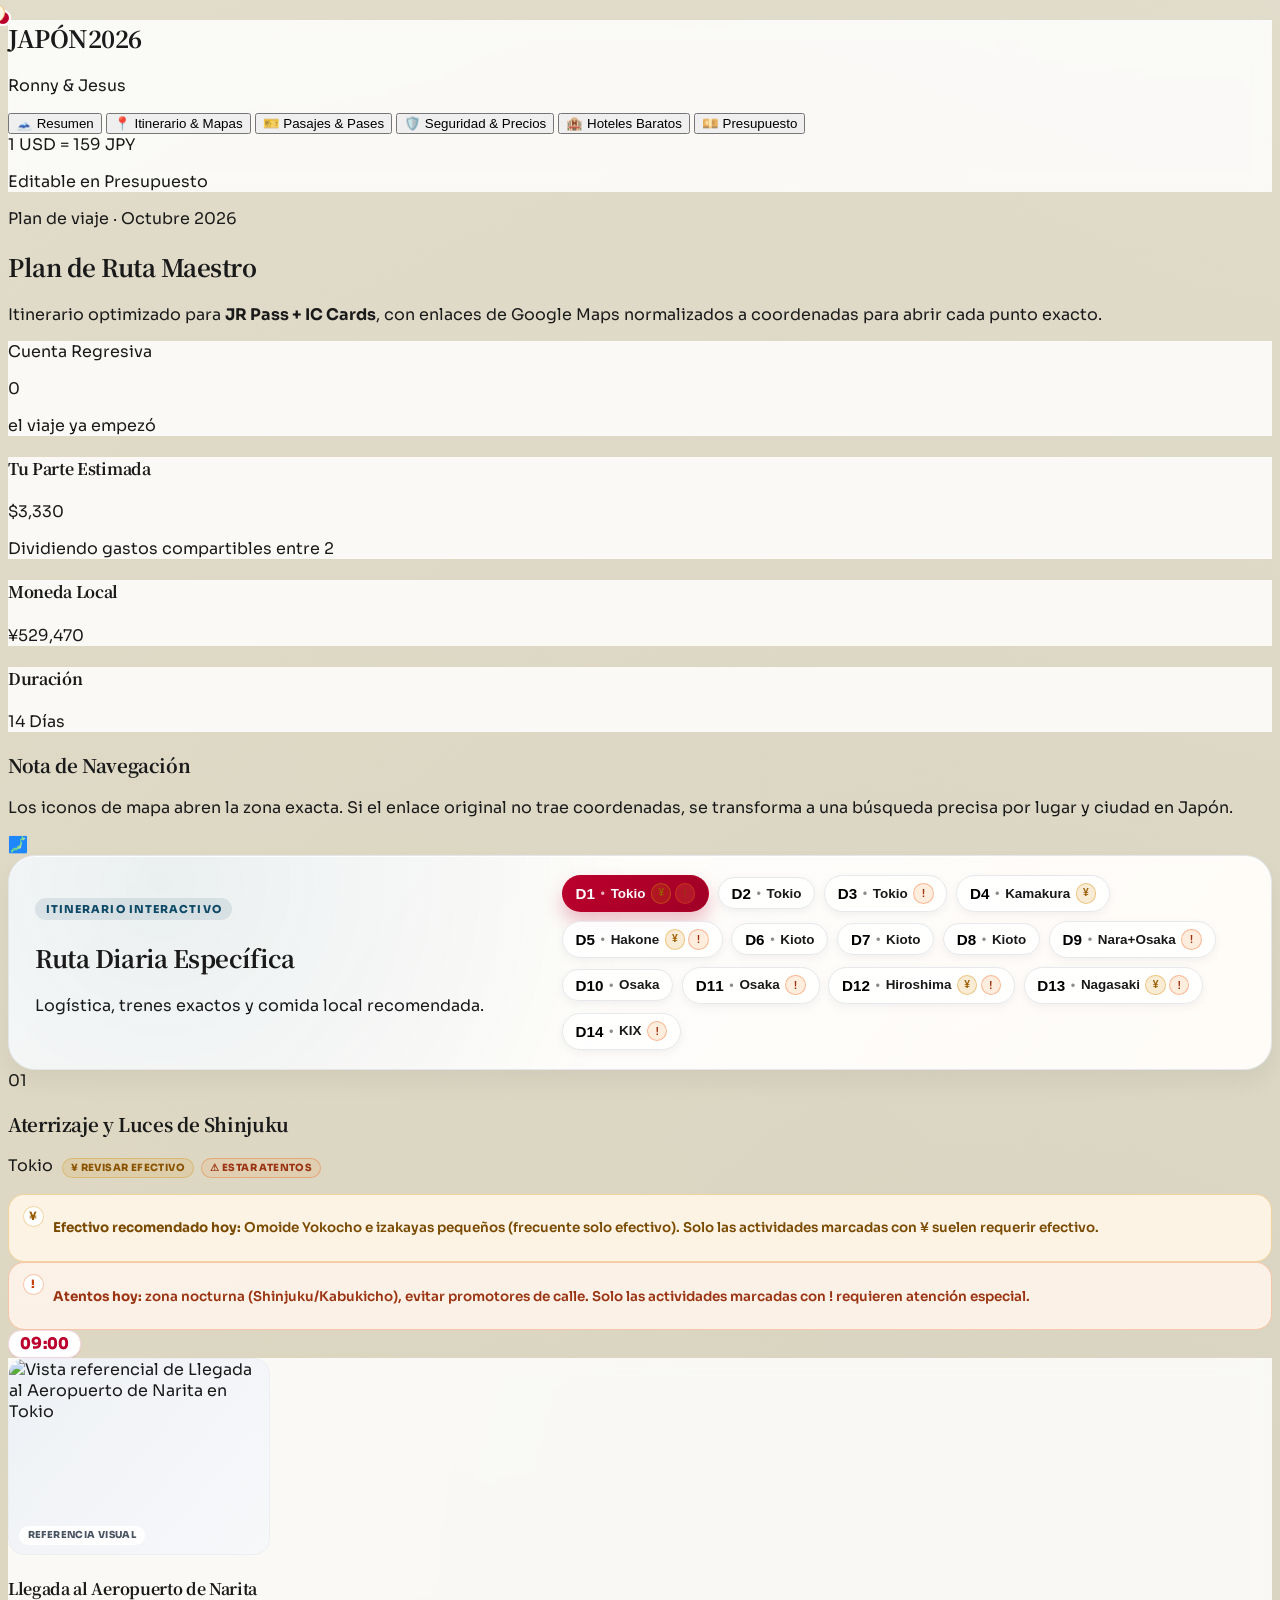
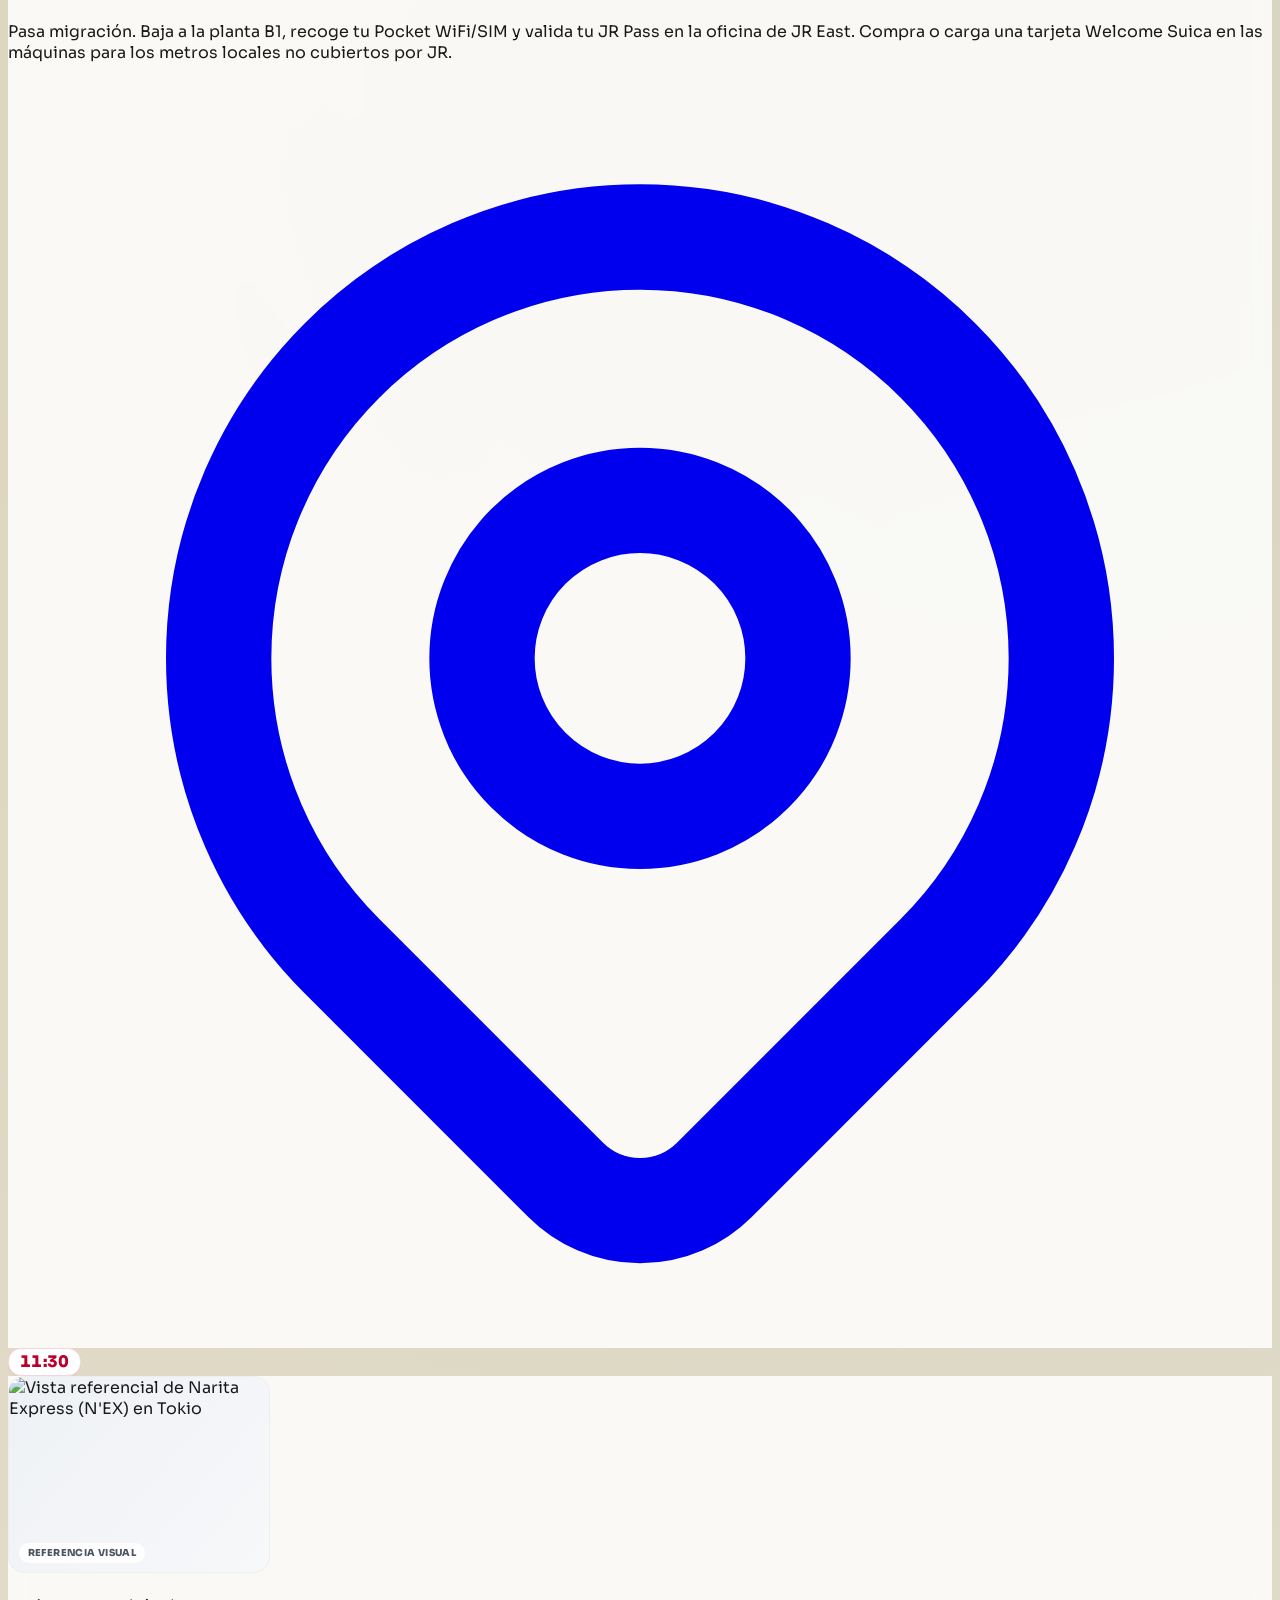
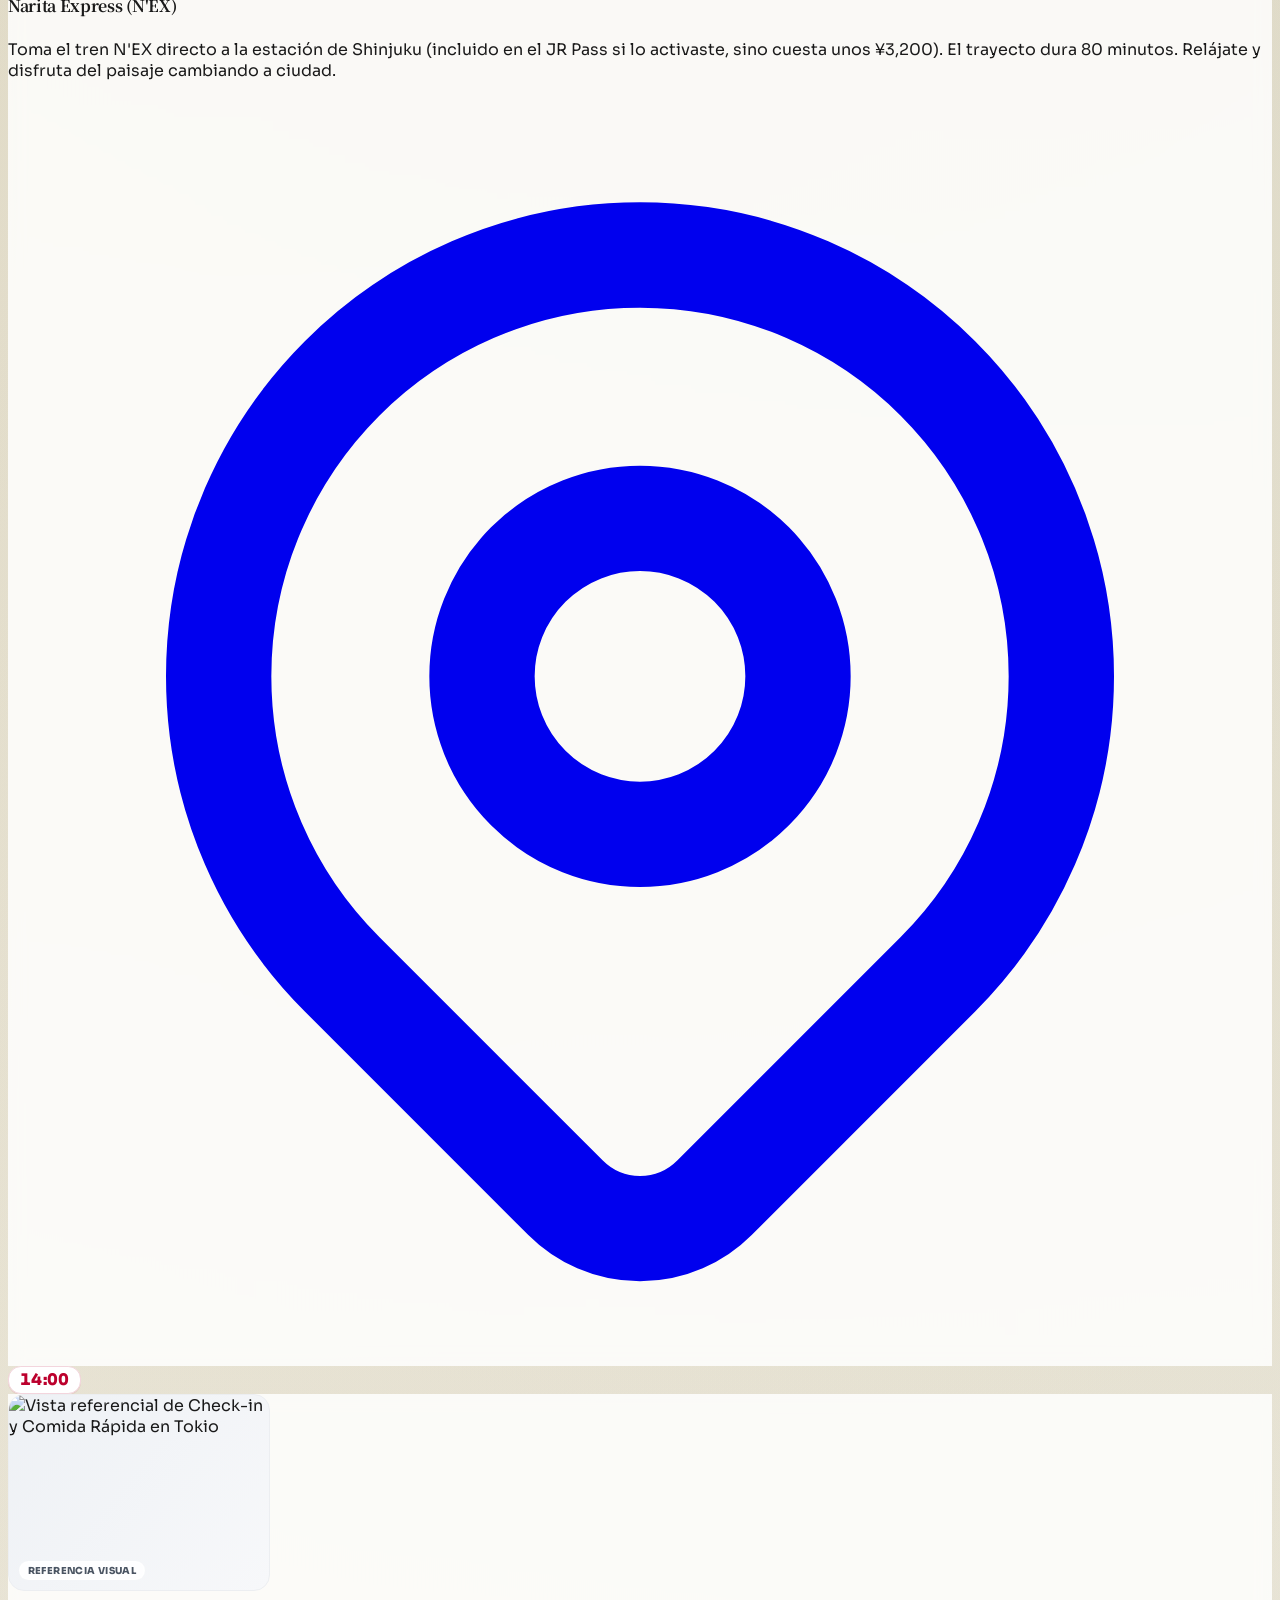
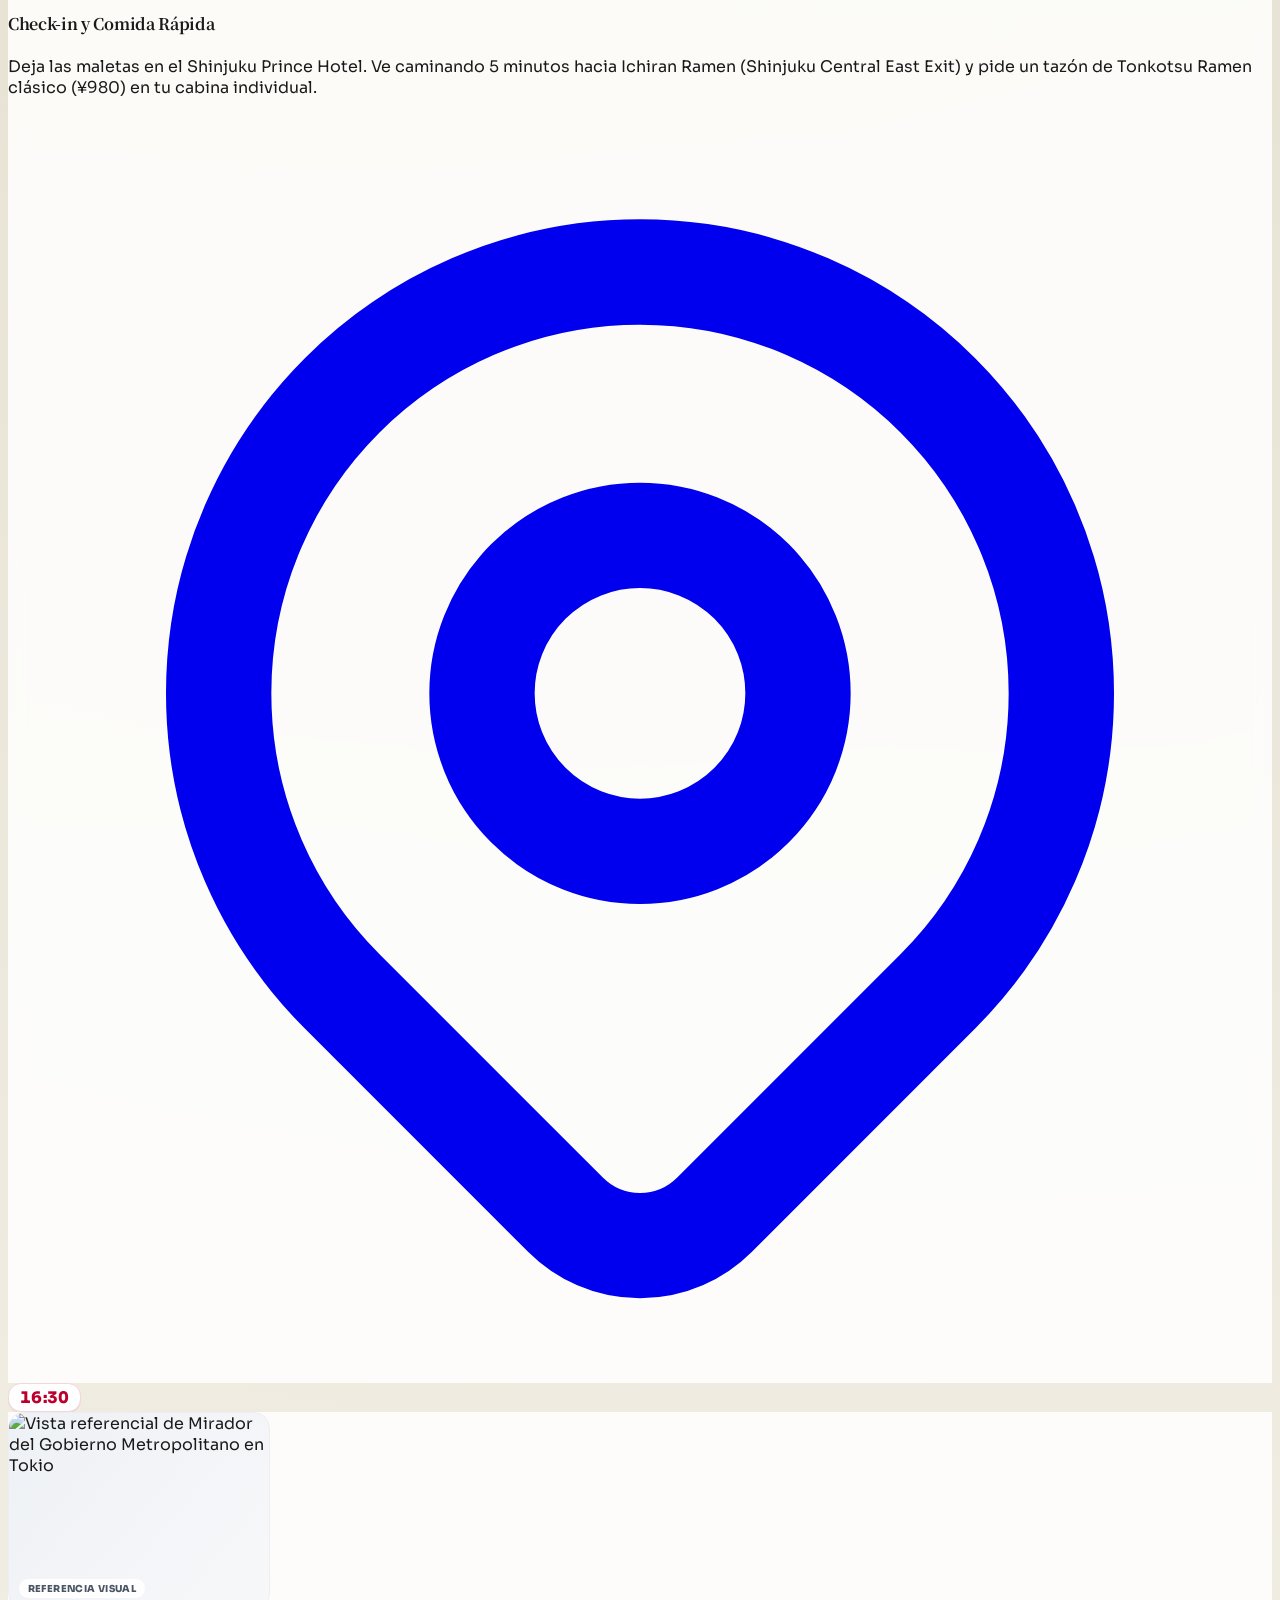
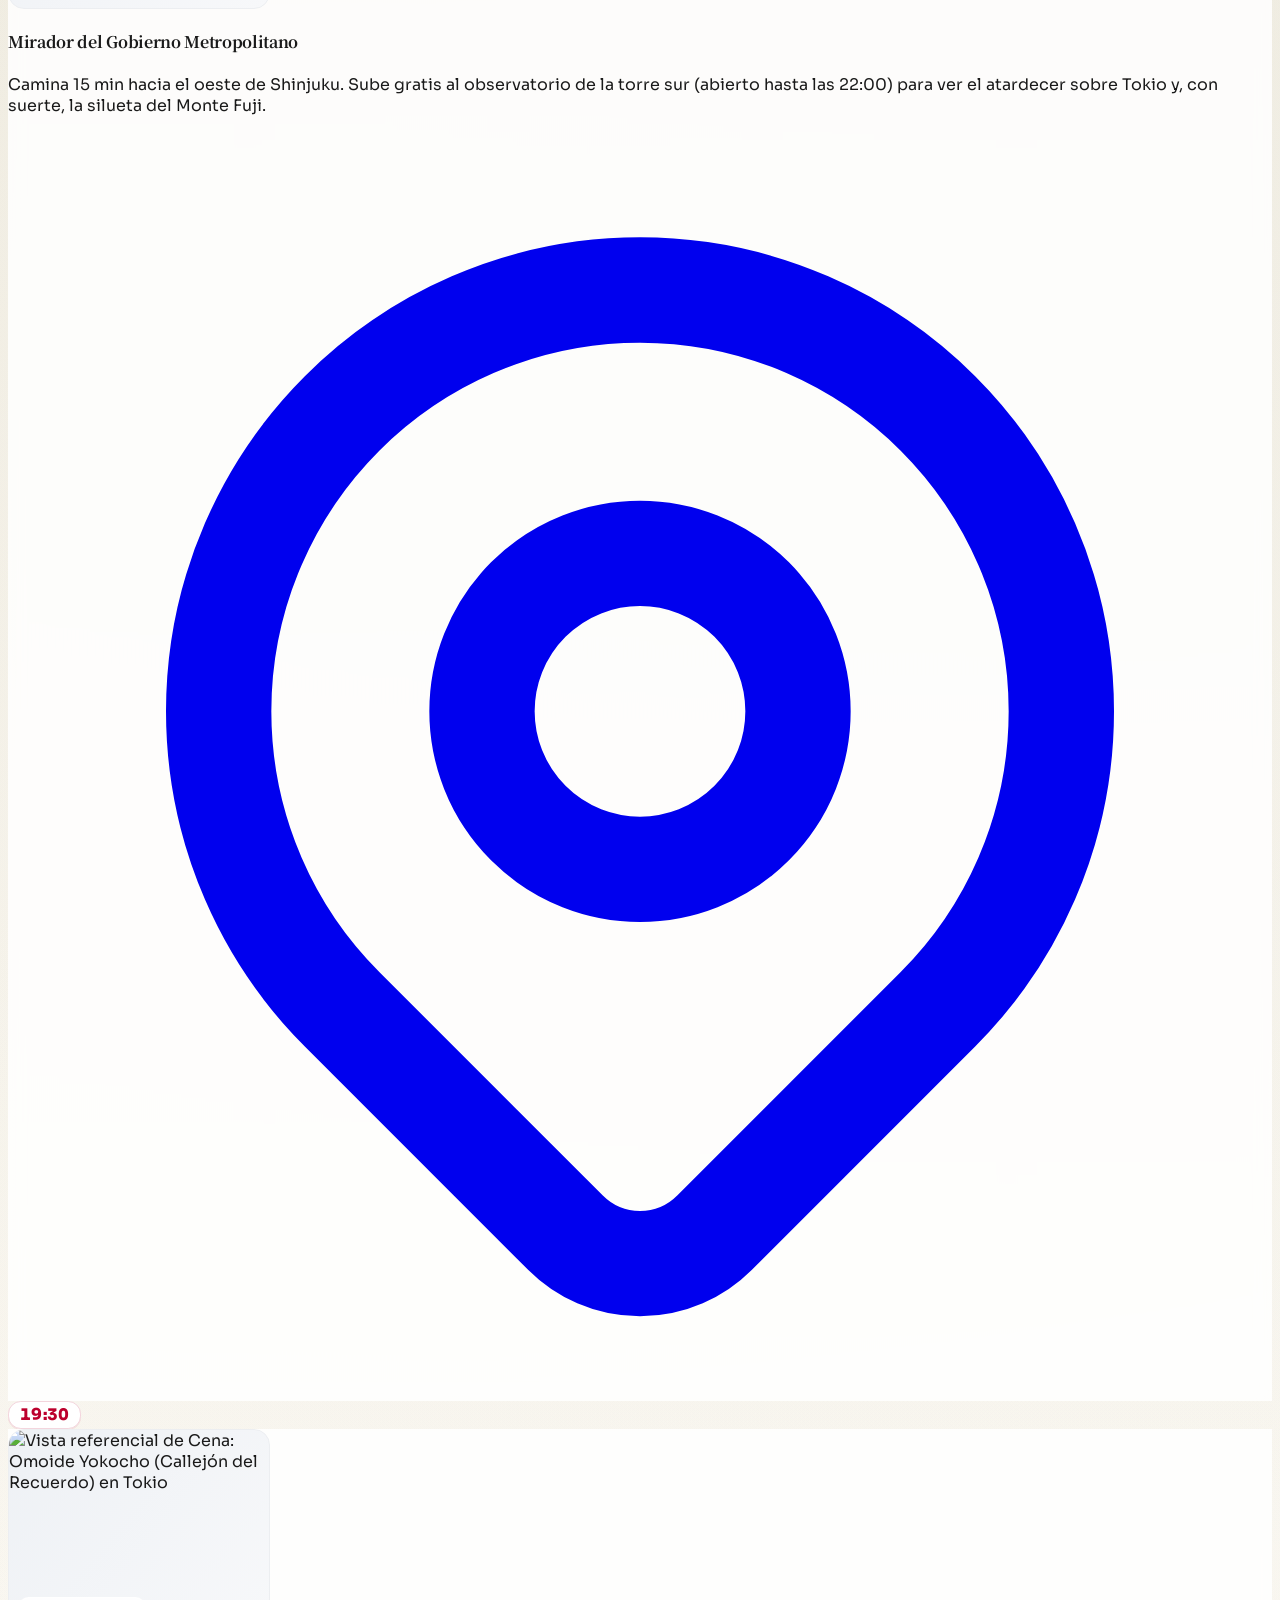
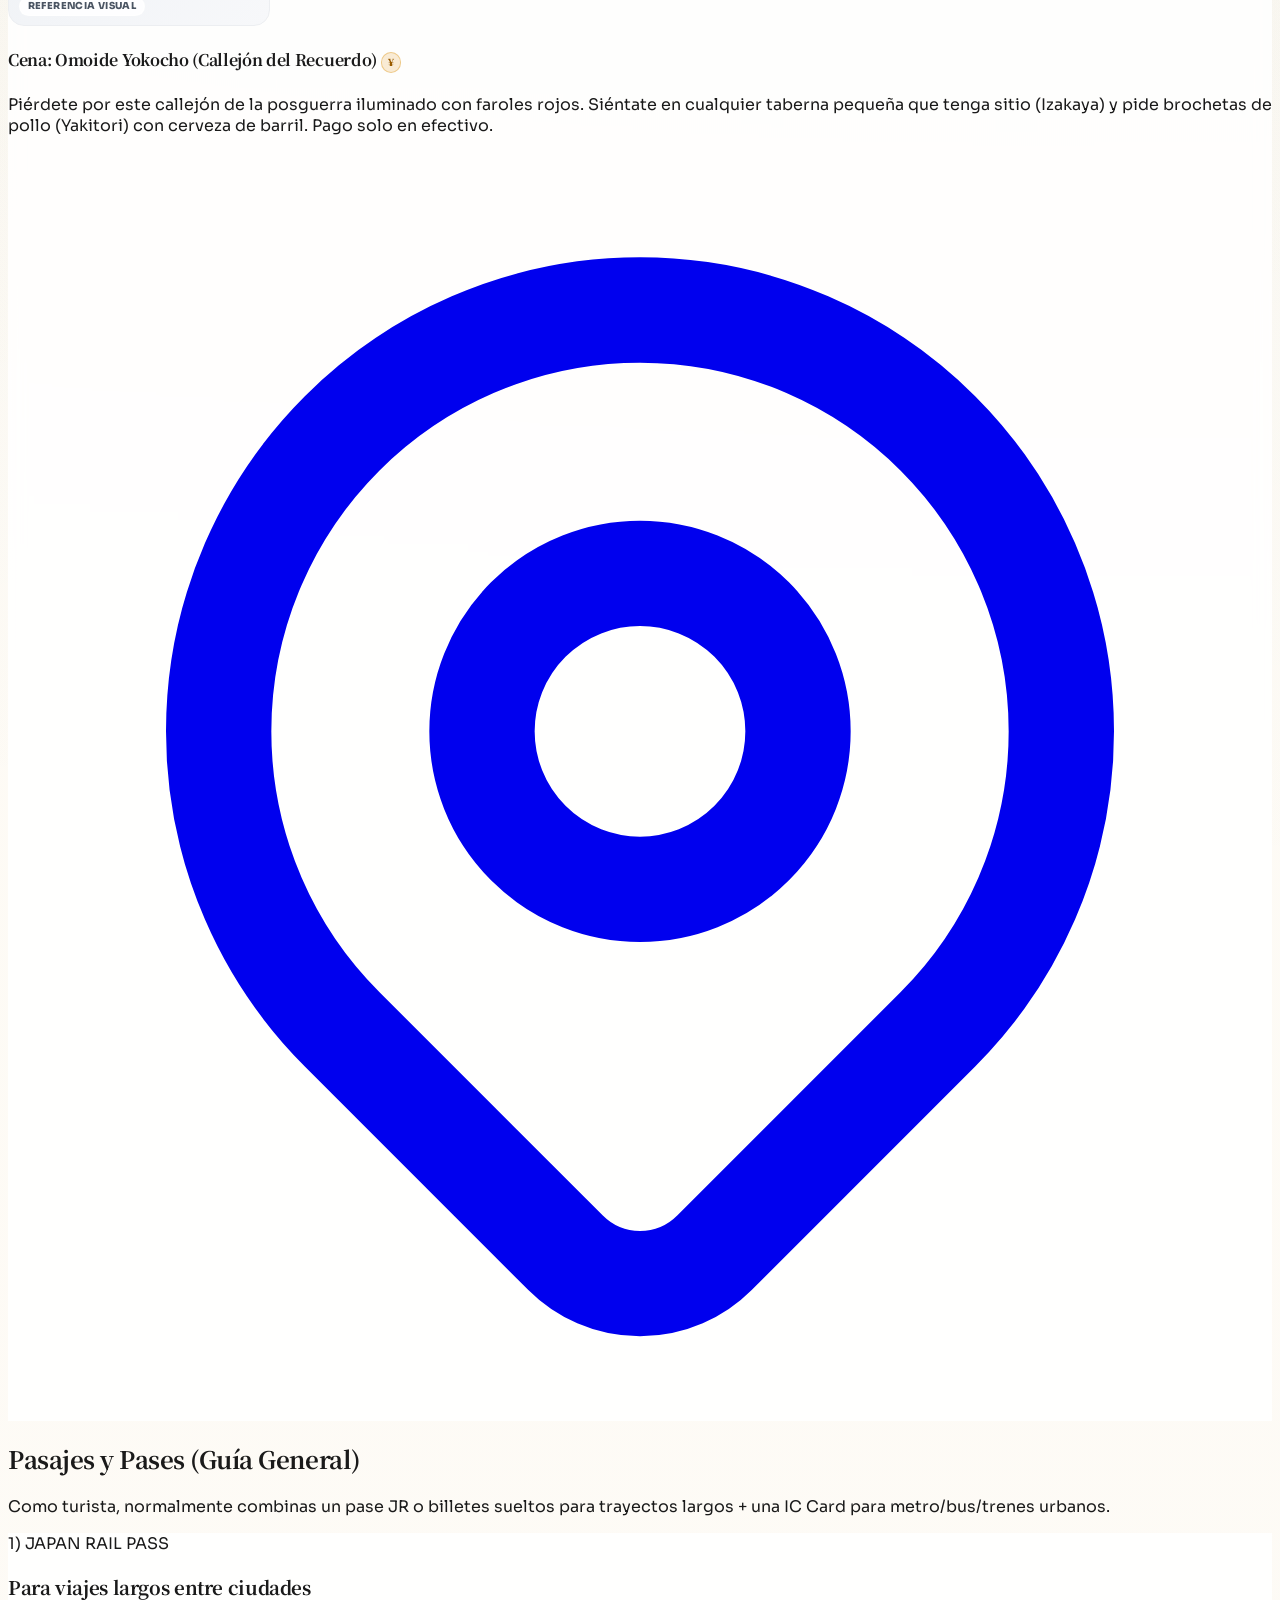
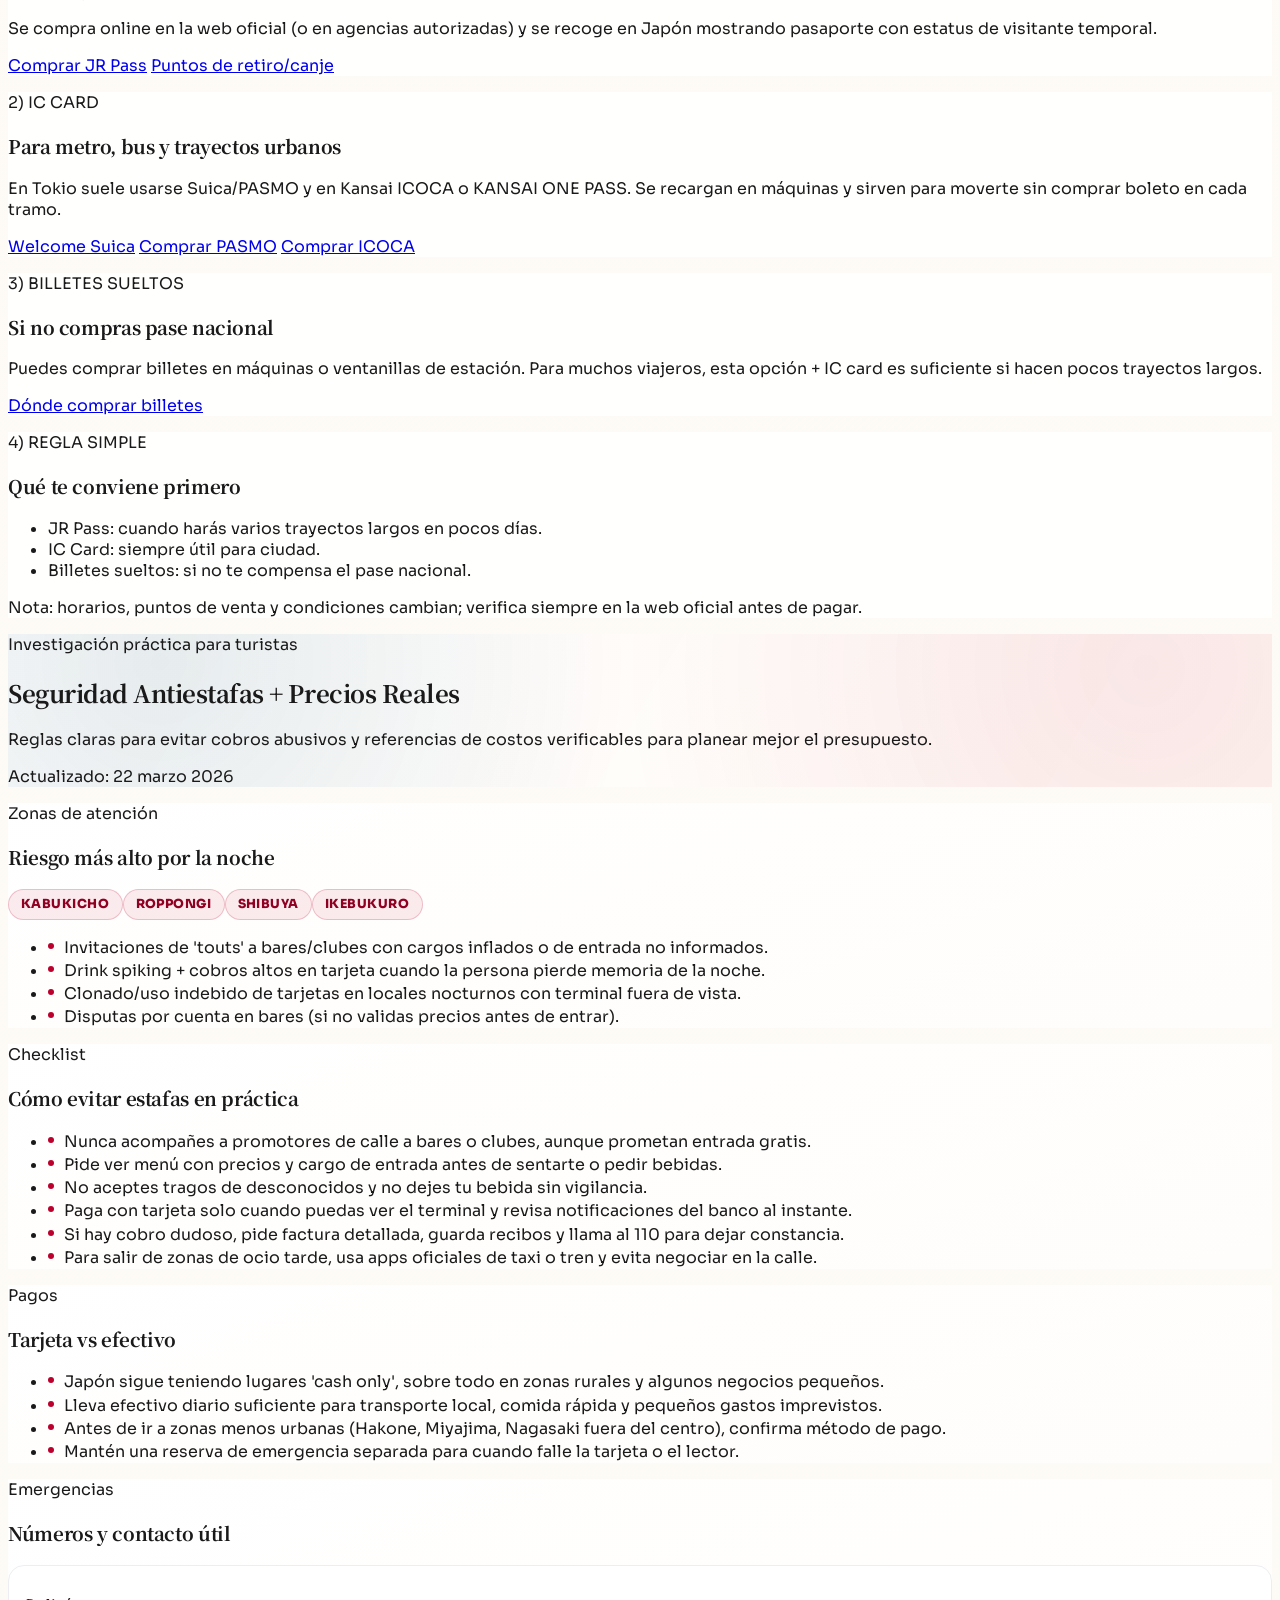
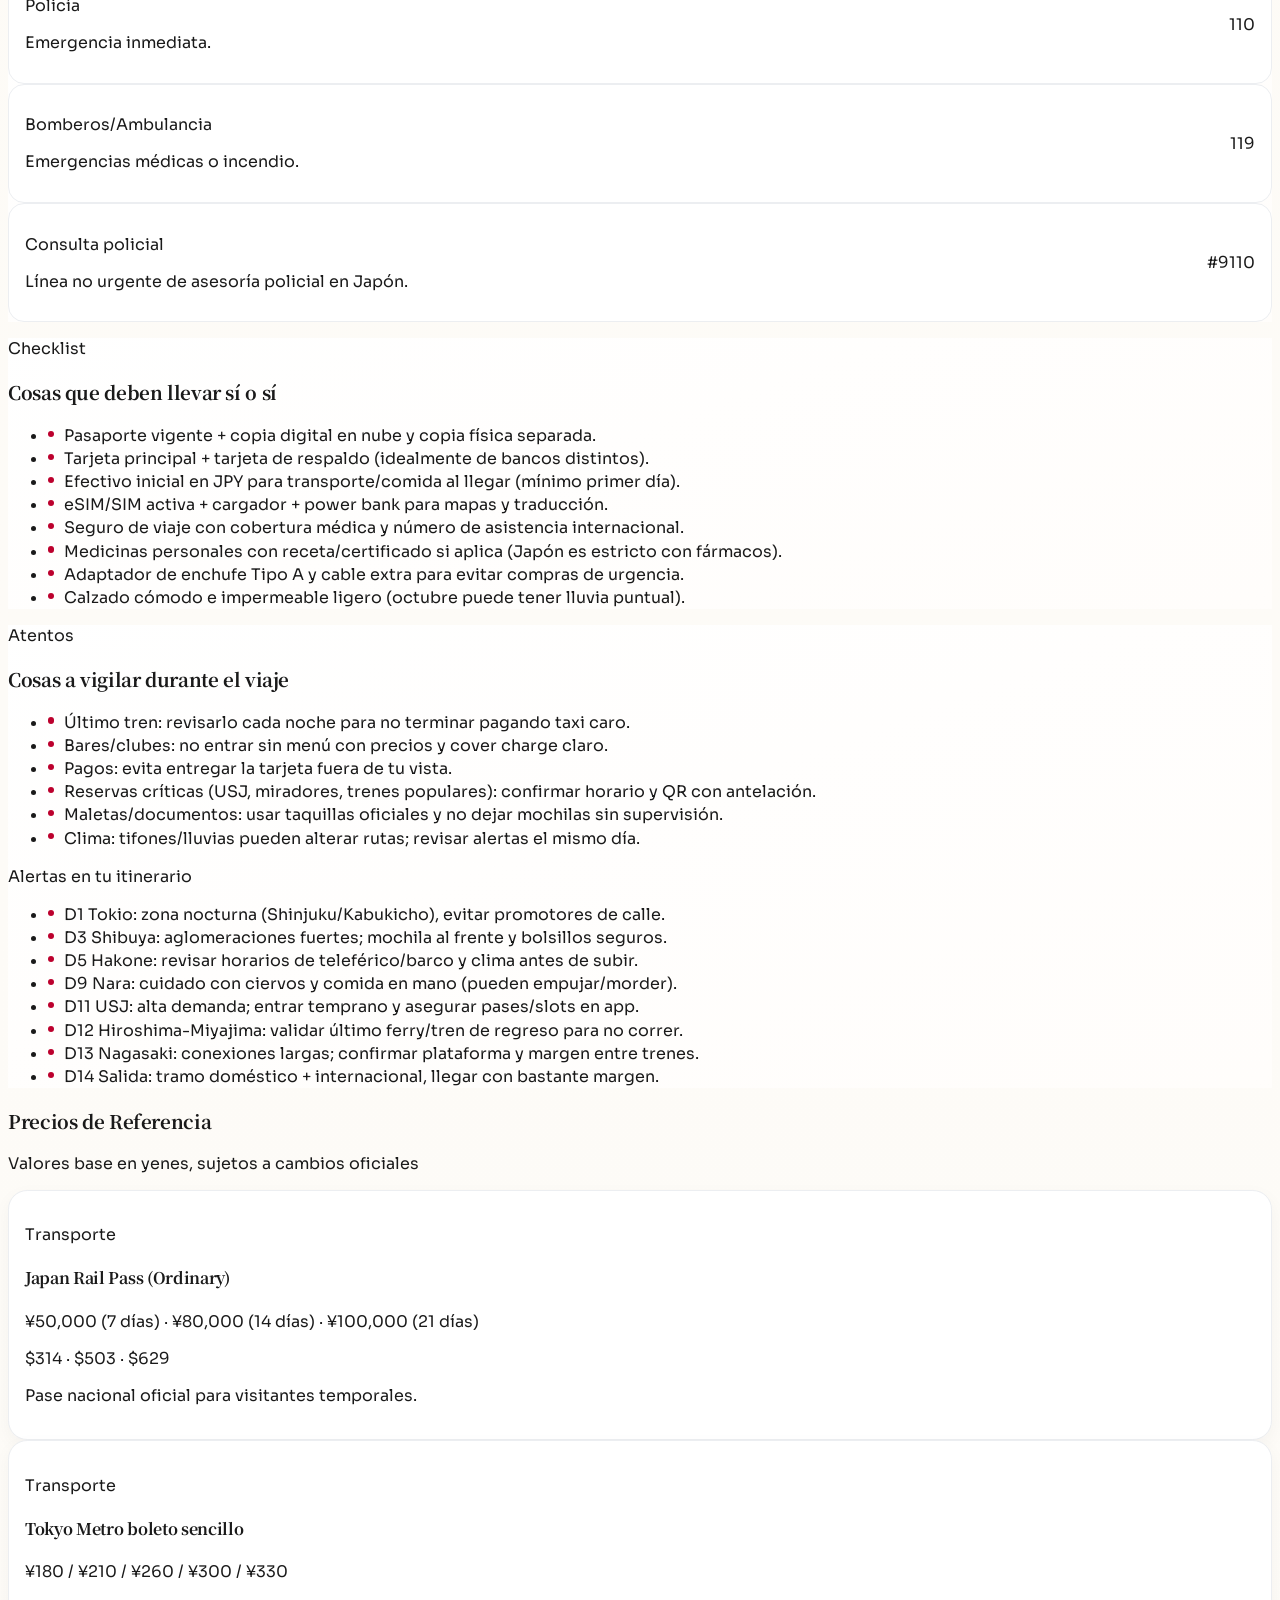
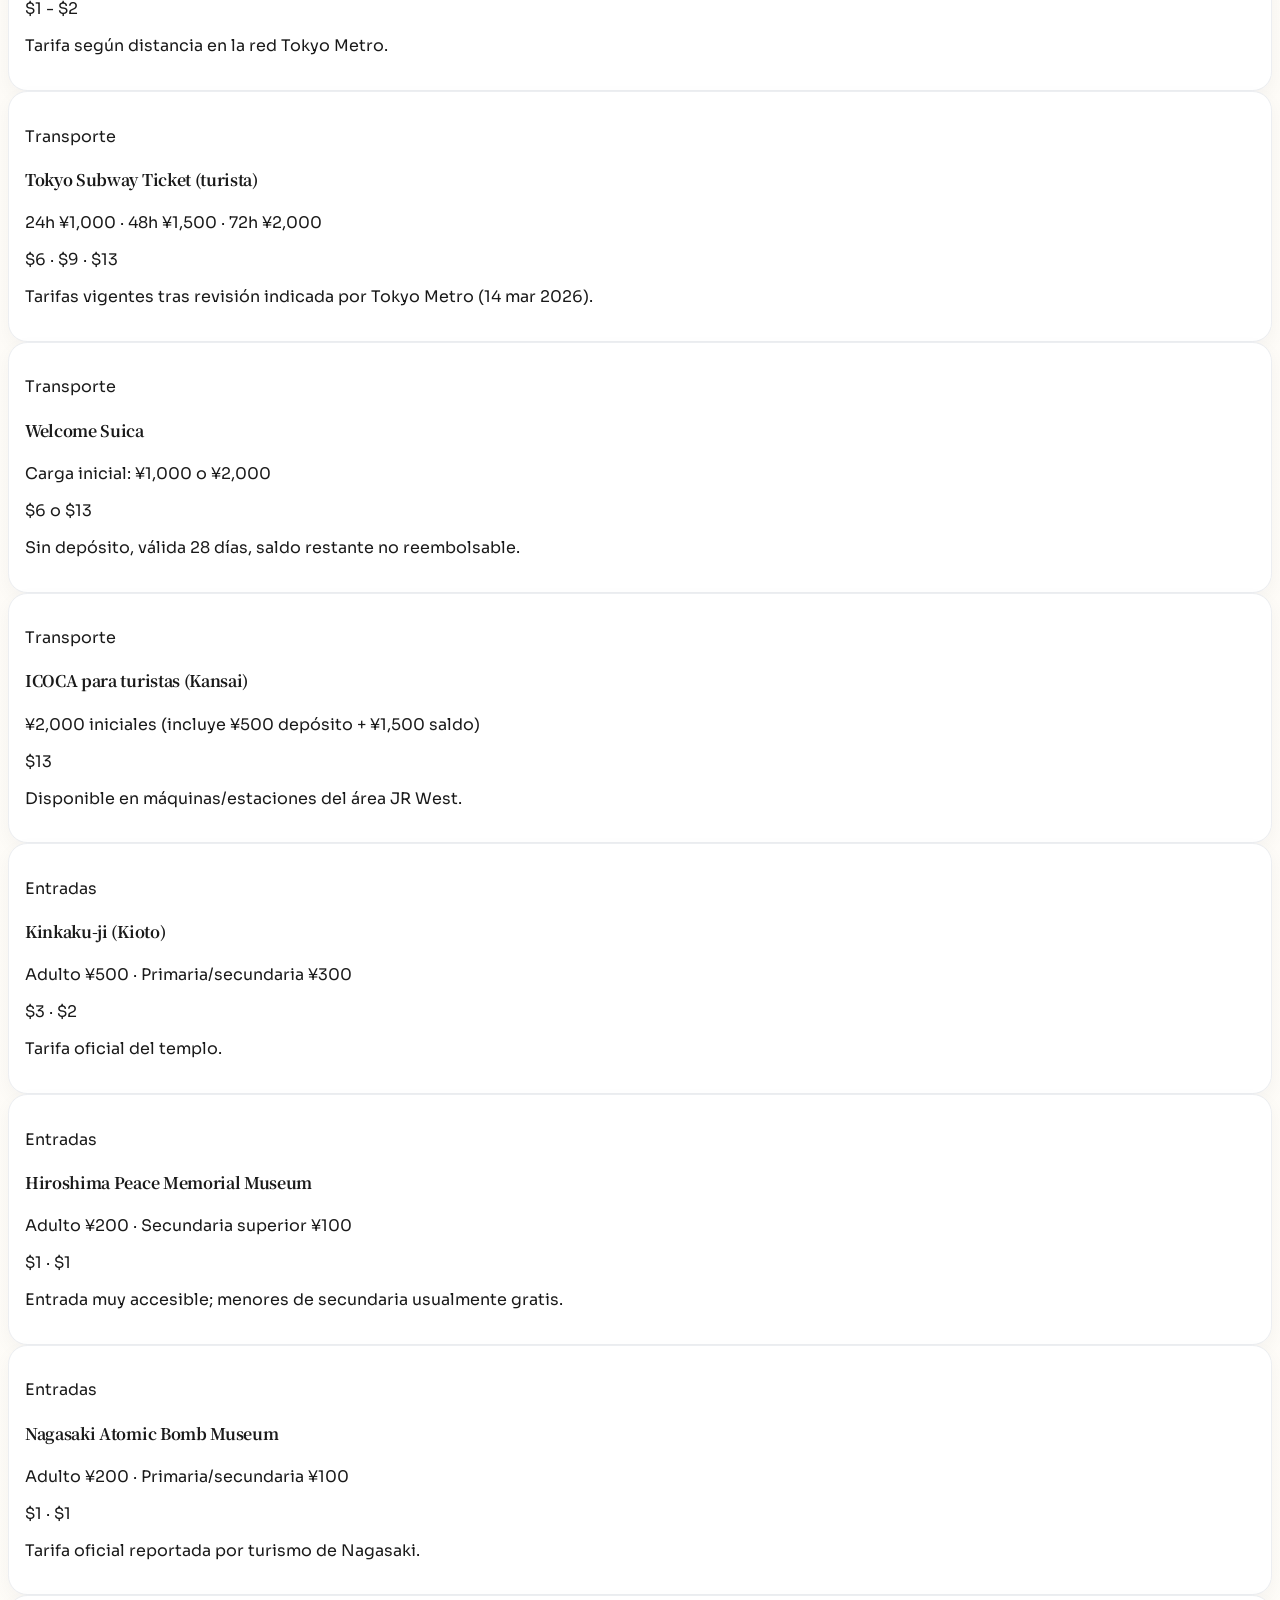
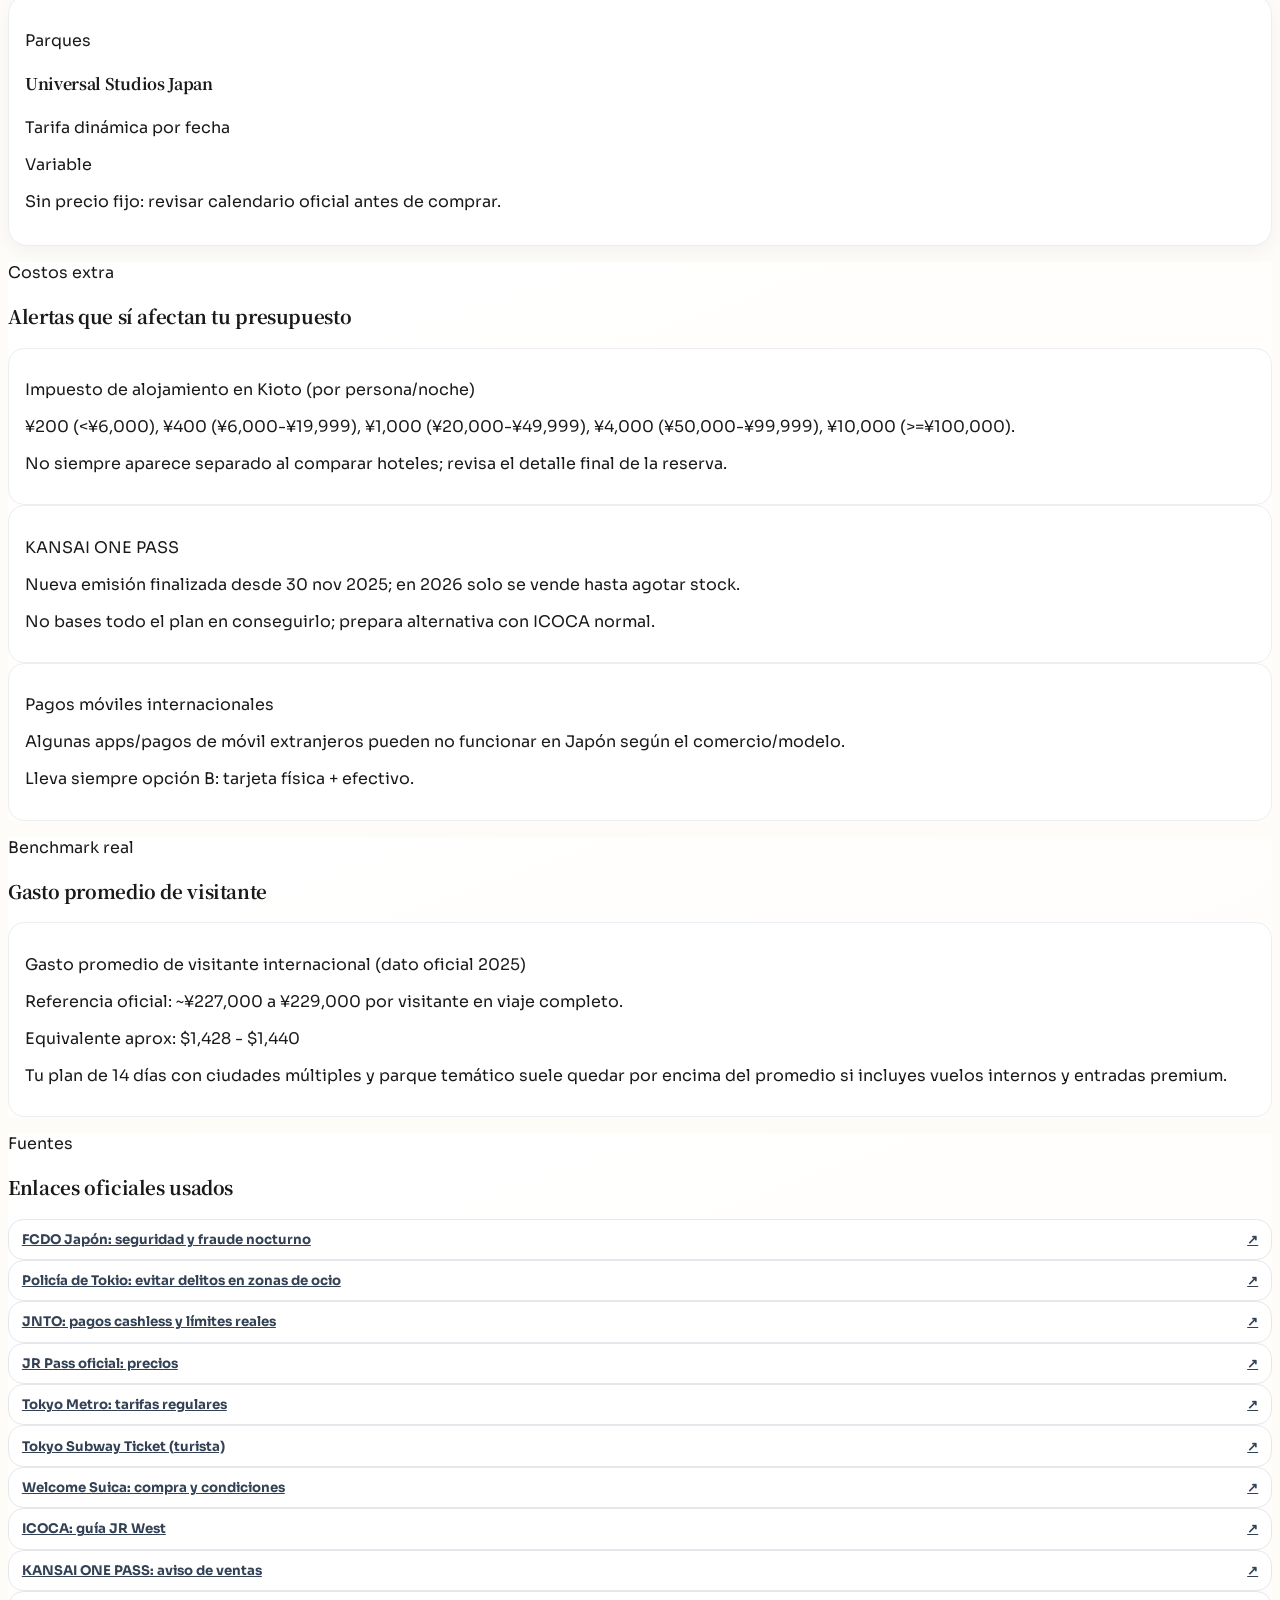
==== commit 90722cf7: "dolar" ====
--- a/japon.html
+++ b/japon.html
@@ -38,8 +38,7 @@
     <nav class="w-full md:w-72 panel-glass shadow-xl z-20 flex md:flex-col border-r border-white/70 flex-shrink-0">
       <div class="p-8 hidden md:block">
         <h1 class="text-3xl font-black text-ink tracking-tighter">JAPÓN<span class="text-japan-red">2026</span></h1>
-        <p class="text-[11px] text-gray-500 mt-2 uppercase font-bold tracking-[0.2em]">Ruta Octubre · UX Mejorada</p>
-        <p class="text-xs text-japan-wave font-bold mt-3">Ronny & Jesus</p>
+        <p class="text-[11px] text-gray-500 mt-2 uppercase font-bold tracking-[0.2em]">Ronny & Jesus</p>
       </div>
       <div class="flex-1 flex md:flex-col p-4 overflow-x-auto hide-scrollbar gap-2">
         <button
@@ -101,9 +100,10 @@
       <section id="sec-resumen" class="max-w-5xl mx-auto block animate-rise">
         <div class="flex flex-col lg:flex-row gap-8 items-start justify-between mb-10">
           <div>
-            <p class="text-xs font-black tracking-[0.24em] text-japan-wave uppercase mb-3">Plan de viaje · Octubre 2026</p>
+            <p class="text-xs font-black tracking-[0.24em] text-japan-wave uppercase mb-3">
+              Plan de viaje · Octubre 2026
+            </p>
             <h2 class="text-5xl font-black text-ink mb-5 tracking-tight">Plan de Ruta Maestro</h2>
-            <p class="text-sm font-bold text-japan-wave mb-3">Viajeros: Ronny y Jesus</p>
             <p class="text-xl text-gray-600 max-w-3xl leading-relaxed">
               Itinerario optimizado para <strong>JR Pass + IC Cards</strong>, con enlaces de Google Maps normalizados a
               coordenadas para abrir cada punto exacto.
@@ -252,8 +252,8 @@
             <p class="text-xs font-black uppercase tracking-[0.2em] text-japan-wave mb-2">3) BILLETES SUELTOS</p>
             <h3 class="text-2xl font-black text-ink mb-3">Si no compras pase nacional</h3>
             <p class="text-gray-600 leading-relaxed mb-4">
-              Puedes comprar billetes en máquinas o ventanillas de estación. Para muchos viajeros, esta opción + IC
-              card es suficiente si hacen pocos trayectos largos.
+              Puedes comprar billetes en máquinas o ventanillas de estación. Para muchos viajeros, esta opción + IC card
+              es suficiente si hacen pocos trayectos largos.
             </p>
             <a
               href="https://faq-support.westjr.co.jp/hc/en-us/articles/8880546798607-Where-can-I-buy-tickets"
@@ -284,13 +284,18 @@
         <div class="safety-hero panel-glass rounded-[36px] p-7 md:p-10 border border-white/80 shadow-sm mb-8">
           <div class="flex flex-col md:flex-row md:items-end md:justify-between gap-4">
             <div>
-              <p class="text-xs font-black uppercase tracking-[0.2em] text-japan-wave mb-2">Investigación práctica para turistas</p>
+              <p class="text-xs font-black uppercase tracking-[0.2em] text-japan-wave mb-2">
+                Investigación práctica para turistas
+              </p>
               <h2 class="text-4xl font-black text-ink mb-3">Seguridad Antiestafas + Precios Reales</h2>
               <p class="text-gray-600 max-w-3xl">
-                Reglas claras para evitar cobros abusivos y referencias de costos verificables para planear mejor el presupuesto.
-              </p>
-            </div>
-            <p id="safety-updated" class="text-xs font-black uppercase tracking-[0.14em] text-gray-400">Actualizado: --</p>
+                Reglas claras para evitar cobros abusivos y referencias de costos verificables para planear mejor el
+                presupuesto.
+              </p>
+            </div>
+            <p id="safety-updated" class="text-xs font-black uppercase tracking-[0.14em] text-gray-400">
+              Actualizado: --
+            </p>
           </div>
         </div>
 
@@ -416,9 +421,15 @@
         <div class="panel-glass border border-white/80 rounded-3xl p-5 md:p-6 mb-8">
           <div class="flex flex-col md:flex-row md:items-end md:justify-between gap-5">
             <div>
-              <p class="text-xs font-black uppercase tracking-[0.2em] text-japan-wave mb-2">Tipo de cambio (editable)</p>
-              <p class="text-2xl font-black text-ink">1 USD = <span id="exchange-rate-display-main" class="text-japan-red">159</span> JPY</p>
-              <p class="text-xs text-gray-500 mt-1">Cambia este valor y todo el presupuesto se recalcula automáticamente.</p>
+              <p class="text-xs font-black uppercase tracking-[0.2em] text-japan-wave mb-2">
+                Tipo de cambio (editable)
+              </p>
+              <p class="text-2xl font-black text-ink">
+                1 USD = <span id="exchange-rate-display-main" class="text-japan-red">159</span> JPY
+              </p>
+              <p class="text-xs text-gray-500 mt-1">
+                Cambia este valor y todo el presupuesto se recalcula automáticamente.
+              </p>
             </div>
             <div class="flex items-end gap-2">
               <label class="block">
